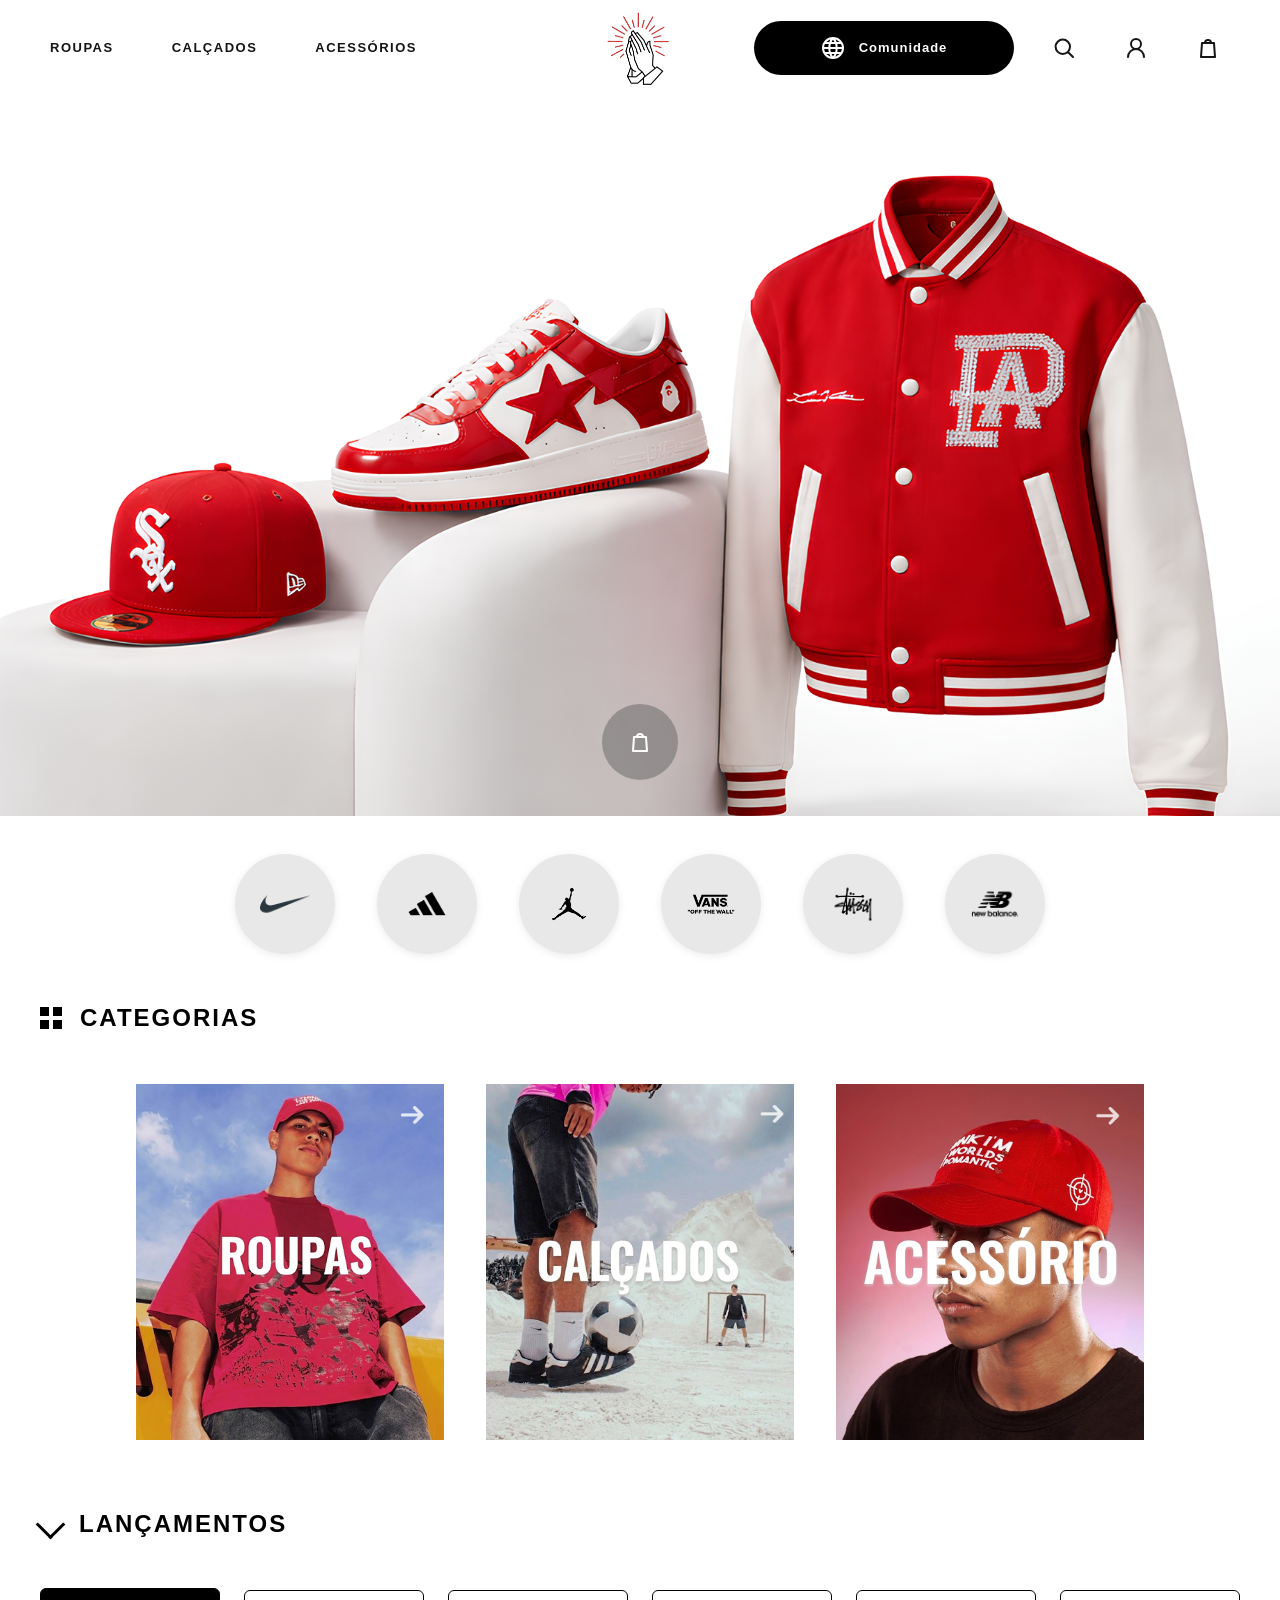
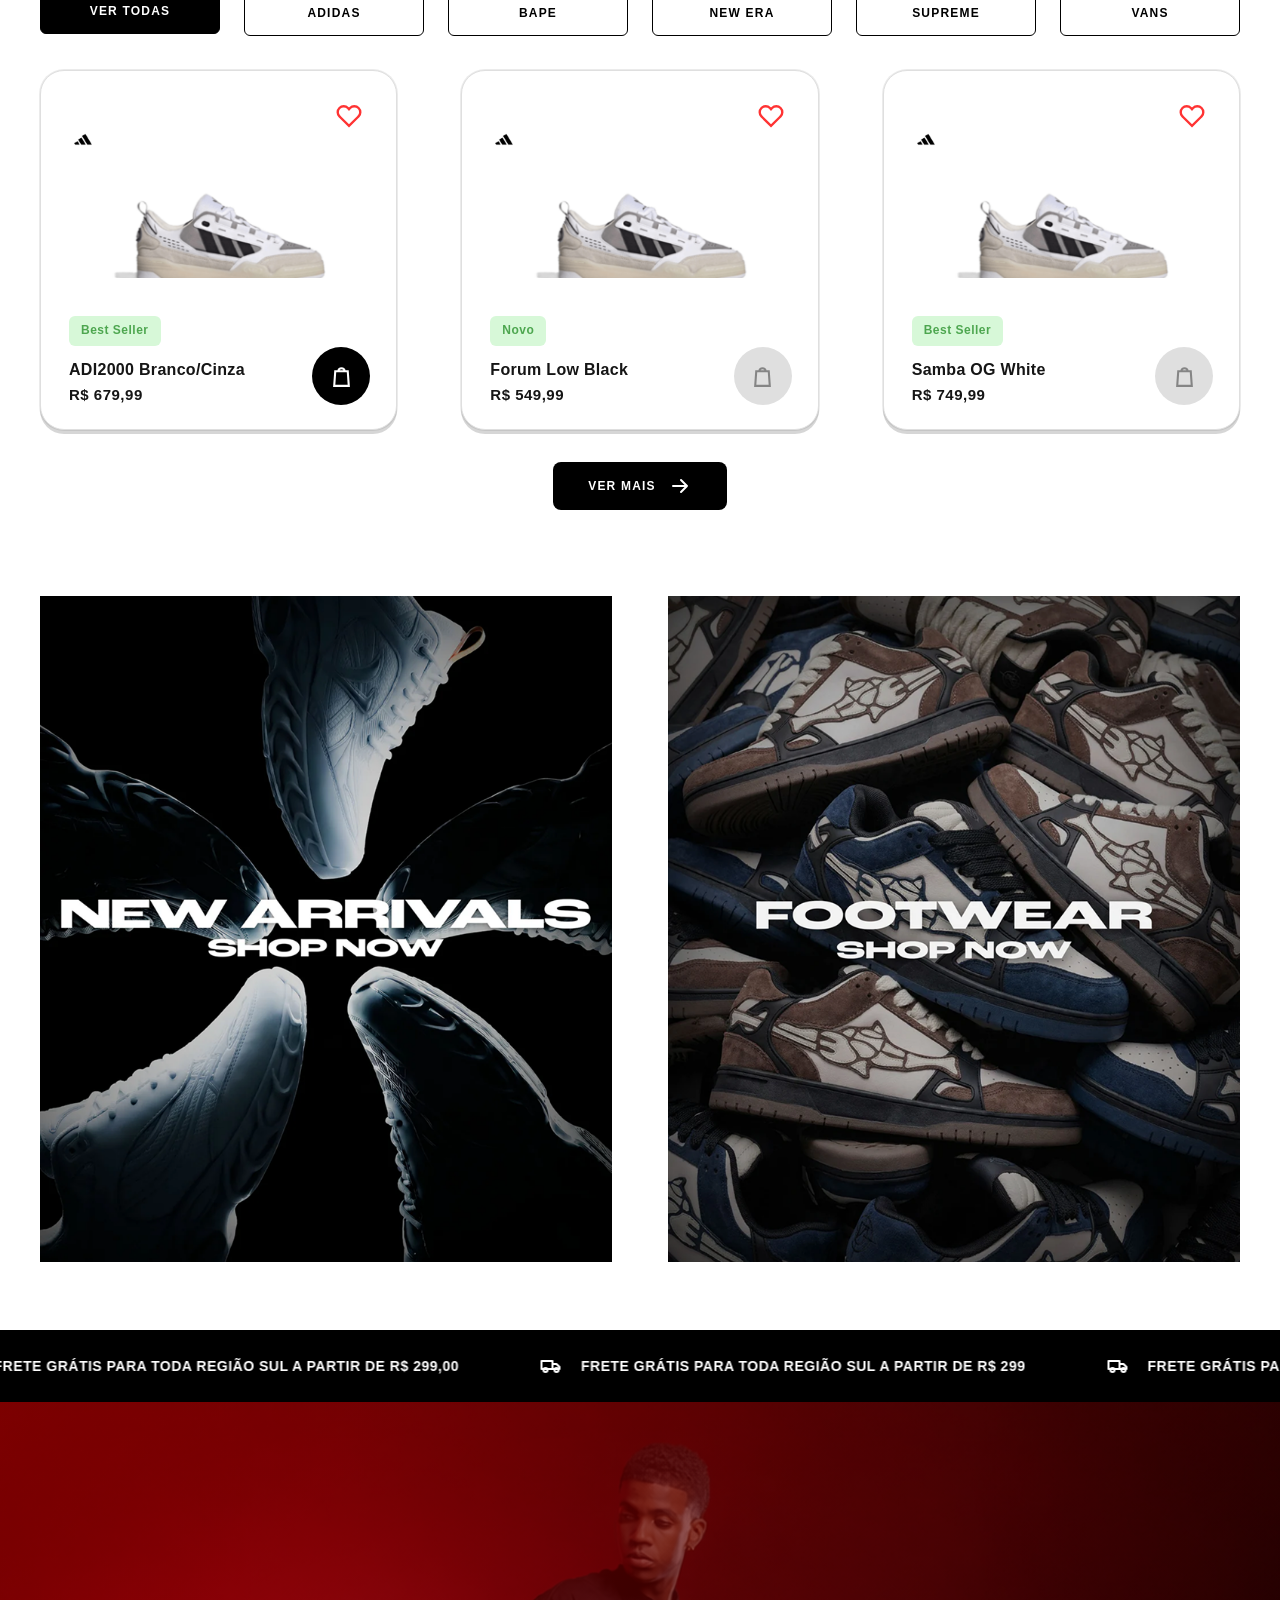
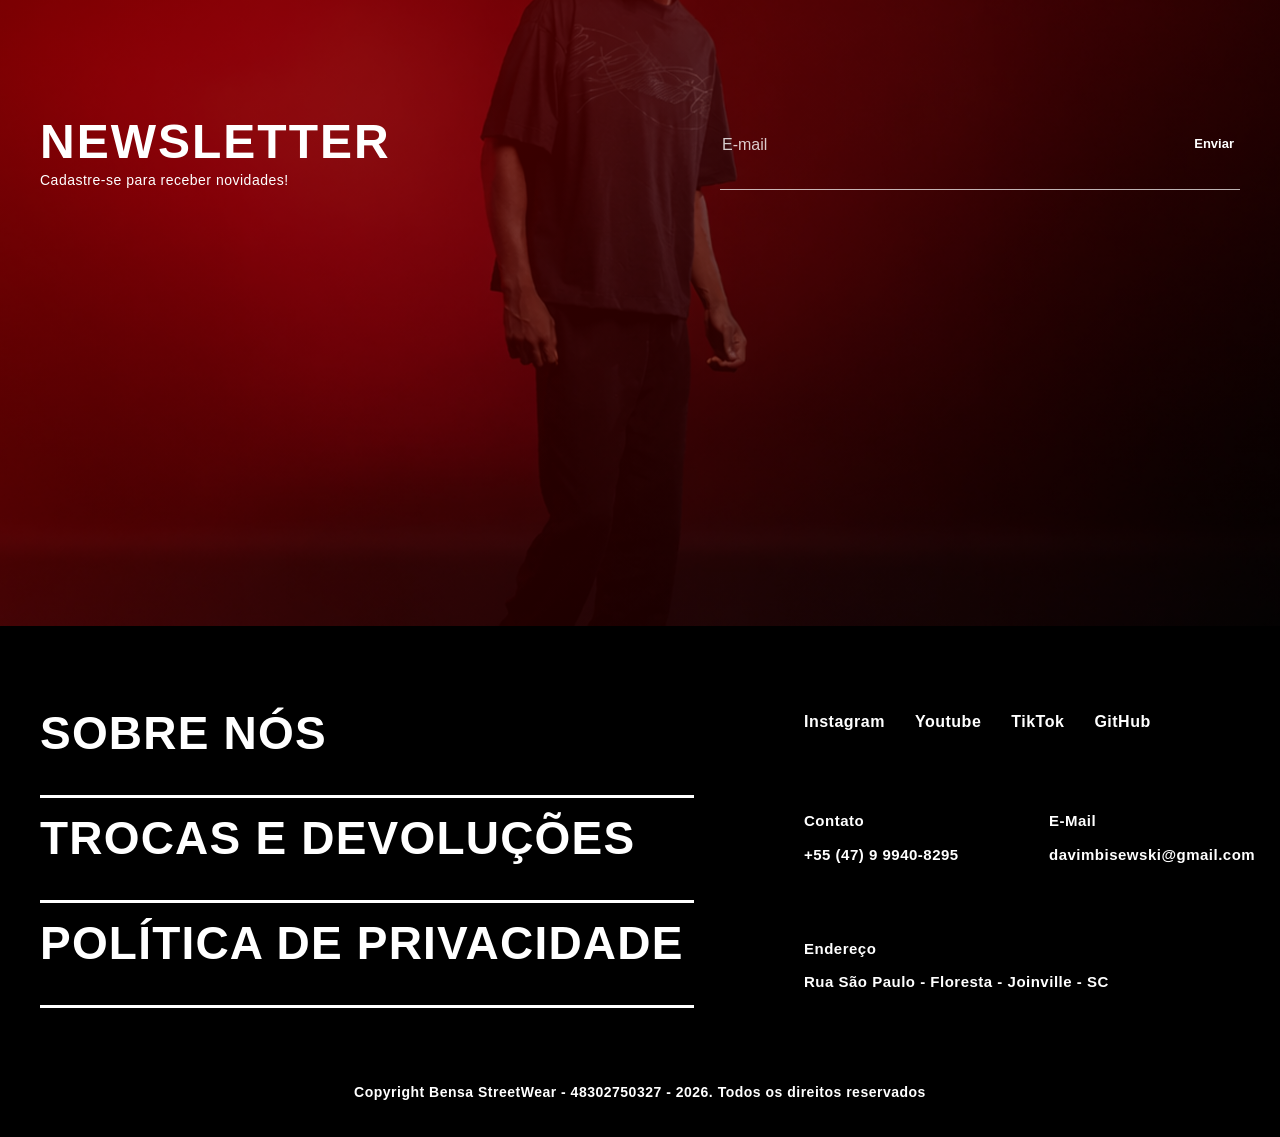
==== index.html @ ac1fc788 "docs: feito os comentarios aos demais arquivos #16" ====
<!DOCTYPE html>
<html lang="pt-BR">

<head>
  <meta charset="UTF-8">
  <meta name="viewport" content="width=device-width, initial-scale=1.0">
  <title>Bensa StreetWear</title>
  <link rel="icon" type="image/svg+xml" href="../images/logo-bensa.svg">
  <link rel="stylesheet" href="../css/styles.css">
  <link rel="stylesheet" href="../css/index.css">
  <link rel="stylesheet" href="../components/site-header/site-header.css">
  <link rel="stylesheet" href="../components/site-footer/site-footer.css">
  <link rel="stylesheet" href="../components/cart-overlay/cart-overlay.css">
  <link rel="stylesheet" href="../components/search-overlay/search-overlay.css">
  <link rel="stylesheet" href="../components/product-grid/product-grid.css">
</head>

<body>
  <site-header></site-header> 
  <search-overlay></search-overlay>
  <cart-overlay></cart-overlay>

  <main>
    <section class="hero-home" aria-label="Destaques Bensa StreetWear">
      <img src="../images/hero-home.png" alt="Tênis, boné e jaqueta vermelhos em destaque">
      <button class="hero-bag" type="button" data-open-cart aria-label="Abrir carrinho">
        <svg aria-hidden="true" viewBox="0 0 24 24">
          <path d="M6 7h12l1 14H5L6 7ZM9 7a3 3 0 0 1 6 0" />
        </svg>
      </button>
    </section>

    <section class="brand-strip" aria-label="Marcas">
      <a href="marca.html?marca=nike" aria-label="Nike">
        <div class="brand-logo-circle">
          <img class="brand-card-image" src="../images/logo-nike.png" alt="Nike">
        </div>
      </a>
      <a href="marca.html?marca=adidas" aria-label="Adidas">
        <div class="brand-logo-circle">
          <img class="brand-card-image" src="../images/logo-adidas.png" alt="Adidas">
        </div>
      </a>
      <a href="marca.html?marca=jordan" aria-label="Jordan">
        <div class="brand-logo-circle">
          <img class="brand-card-image" src="../images/logo-jordan.png" alt="Jordan">
        </div>
      </a>
      <a href="marca.html?marca=vans" aria-label="Vans">
        <div class="brand-logo-circle">
          <img class="brand-card-image" src="../images/logo-vans.png" alt="Vans">
        </div>
      </a>
      <a href="marca.html?marca=stussy" aria-label="Stussy">
        <div class="brand-logo-circle">
          <img class="brand-card-image" src="../images/logo-stussy.png" alt="Stussy">
        </div>
      </a>
      <a href="marca.html?marca=newbalance" aria-label="New Balance">
        <div class="brand-logo-circle">
          <img class="brand-card-image" src="../images/logo-newbalance.png" alt="New Balance">
        </div>
      </a>
    </section>

    <section class="section-shell categories-section" aria-labelledby="categorias">
      <h1 class="section-title" id="categorias">
        <span class="title-icon" aria-hidden="true"></span>
        Categorias
      </h1>
      <div class="category-grid">
        <a class="category-card" href="categoria.html?tipo=roupas" aria-label="Ver categoria Roupas">
          <img src="../images/category-roupas.png" alt="">
        </a>
        <a class="category-card" href="categoria.html?tipo=calcados" aria-label="Ver categoria Calçados">
          <img src="../images/category-calcados.png" alt="">
        </a>
        <a class="category-card" href="categoria.html?tipo=acessorios" aria-label="Ver categoria Acessórios">
          <img src="../images/category-acessorios.png" alt="">
        </a>
      </div>
    </section>

    <section class="section-shell releases-section" aria-labelledby="lancamentos">
      <h2 class="section-title angled" id="lancamentos">lançamentos</h2>
      <div class="filter-bar" aria-label="Filtros de lançamento">
        <button class="filter-chip is-active" type="button">Ver todas</button>
        <button class="filter-chip" type="button">Adidas</button>
        <button class="filter-chip" type="button">Bape</button>
        <button class="filter-chip" type="button">New Era</button>
        <button class="filter-chip" type="button">Supreme</button>
        <button class="filter-chip" type="button">Vans</button>
      </div>
      <product-grid class="product-grid product-grid-home" data-products="3" data-filterable></product-grid>
      <div class="center-actions">
        <a class="more-button" href="categoria.html?tipo=calcados">
          Ver mais
          <svg aria-hidden="true" viewBox="0 0 24 24">
            <path d="M5 12h14M13 6l6 6-6 6" />
          </svg>
        </a>
      </div>
    </section>

    <section class="section-shell promo-grid" aria-label="Coleções em destaque">
      <a href="categoria.html?tipo=calcados" aria-label="Ver novidades">
        <img src="../images/banner-arrivals.png" alt="New arrivals, shop now">
      </a>
      <a href="categoria.html?tipo=calcados" aria-label="Comprar calçados">
        <img src="../images/banner-footwear.png" alt="Footwear, shop now">
      </a>
    </section>

    <div class="shipping-bar" data-shipping-bar>
      <div class="shipping-bar-track" data-shipping-track>
        <div class="shipping-bar-item">
          <svg aria-hidden="true" viewBox="0 0 24 24">
            <path
              d="M3 7h11v8H3V7Zm11 3h4l3 3v2h-7v-5ZM7 18a2 2 0 1 0 0-4 2 2 0 0 0 0 4Zm11 0a2 2 0 1 0 0-4 2 2 0 0 0 0 4Z" />
          </svg>
          <span>Frete grátis para toda região sul a partir de R$ 299,00</span>
        </div>
        <div class="shipping-bar-item" aria-hidden="true">
          <svg aria-hidden="true" viewBox="0 0 24 24">
            <path
              d="M3 7h11v8H3V7Zm11 3h4l3 3v2h-7v-5ZM7 18a2 2 0 1 0 0-4 2 2 0 0 0 0 4Zm11 0a2 2 0 1 0 0-4 2 2 0 0 0 0 4Z" />
          </svg>
          <span>Frete grátis para toda região sul a partir de R$ 299</span>
        </div>
      </div>
    </div>

    <section class="newsletter" aria-labelledby="newsletter-title">
      <div class="newsletter-content">
        <div>
          <h2 id="newsletter-title">Newsletter</h2>
          <p>Cadastre-se para receber novidades!</p>
        </div>
        <form class="newsletter-form" data-feedback-form>
          <label class="sr-only" for="newsletter-email">E-mail</label>
          <input id="newsletter-email" name="email" type="email" placeholder="E-mail" required>
          <button type="submit">Enviar</button>
          <p class="form-feedback" aria-live="polite"></p>
        </form>
      </div>
    </section>
  </main>

  <site-footer></site-footer>

  <script type="module" src="../main.js"></script>

</body>

</html>
---- css/styles.css ----
@import url('https://fonts.googleapis.com/css2?family=Arimo:wght@400;700;900&family=Poppins:wght@400;500;600;700;800;900&display=swap');

:root {
    --color-black: #000;
    --color-white: #fff;
    --color-text: #151515;
    --color-muted: #858585;
    --color-soft: #f3f3f3;
    --color-line: #dfdfdf;
    --color-red: #c41e1e;
    --color-red-dark: #8b0000;
    --color-red-soft: #ff6464;
    --color-green-bg: #d7f8d8;
    --color-green: #4da64f;
    --shadow-card: 0 4px 0 rgba(0, 0, 0, .16), 0 0 0 1px rgba(0, 0, 0, .08);
    --shadow-soft: 0 8px 22px rgba(0, 0, 0, .18);
    --container: 1560px;
    --gutter: 40px;
    font-family: Montserrat, Arial, Helvetica, sans-serif;
    letter-spacing: 0.5px;
}

* {
    box-sizing: border-box;
}

html {
    scroll-behavior: smooth;
}

body {
    margin: 0;
    color: var(--color-text);
    background: var(--color-white);
    font-family: Montserrat, Arial, Helvetica, sans-serif;
    line-height: 1.45;
}

body.no-scroll {
    overflow: hidden;
}

img {
    display: block;
    max-width: 100%;
}

a {
    color: inherit;
    text-decoration: none;
}

button,
input {
    font: inherit;
}

button {
    cursor: pointer;
}

:focus-visible {
    outline: 3px solid var(--color-red);
    outline-offset: 4px;
}

.sr-only {
    position: absolute;
    width: 1px;
    height: 1px;
    padding: 0;
    margin: -1px;
    overflow: hidden;
    clip: rect(0, 0, 0, 0);
    white-space: nowrap;
    border: 0;
}

.section-shell,
.catalog-shell {
    width: min(var(--container), calc(100% - var(--gutter) * 2));
    margin: 0 auto;
}

.section-title {
    margin: 0 0 54px;
    display: flex;
    align-items: center;
    gap: 18px;
    color: var(--color-black);
    font-size: 24px;
    line-height: 1;
    text-transform: uppercase;
    font-weight: 900;
    letter-spacing: 2px;
}

.title-icon {
    width: 22px;
    height: 22px;
    display: grid;
    grid-template-columns: repeat(2, 1fr);
    gap: 4px;
}

.title-icon::before,
.title-icon::after {
    content: "";
}

.title-icon,
.title-icon::before,
.title-icon::after {
    background:
        linear-gradient(var(--color-black), var(--color-black)) 0 0 / 9px 9px no-repeat,
        linear-gradient(var(--color-black), var(--color-black)) 13px 0 / 9px 9px no-repeat,
        linear-gradient(var(--color-black), var(--color-black)) 0 13px / 9px 9px no-repeat,
        linear-gradient(var(--color-black), var(--color-black)) 13px 13px / 9px 9px no-repeat;
}

.product-card {
    position: relative;
    min-height: 360px;
    padding: 26px 28px 24px;
    border: 1px solid var(--color-line);
    border-radius: 24px;
    background: var(--color-white);
    box-shadow: var(--shadow-card);
    display: flex;
    flex-direction: column;
    transition: transform .2s ease, box-shadow .2s ease;
}

.product-card:hover {
    transform: translateY(-4px);
    box-shadow: 0 8px 0 rgba(0, 0, 0, .13), 0 0 0 1px rgba(0, 0, 0, .08);
}

.product-top {
    position: relative;
    min-height: 205px;
    display: flex;
    align-items: center;
    justify-content: center;
}

.product-top a {
    display: block;
}

.product-top img {
    width: 85%;
    max-height: 180px;
    object-fit: contain;
    margin: 28px auto 0;
}

.adidas-mark {
    position: absolute;
    top: 0;
    left: 0;
    width: 38px;
    height: 32px;
    display: inline-block;
}

.adidas-mark span,
.adidas-large span {
    position: absolute;
    bottom: 0;
    width: 9px;
    background: var(--color-black);
    transform: skew(-25deg);
}

.adidas-mark span:nth-child(1) {
    left: 2px;
    height: 10px;
}

.adidas-mark span:nth-child(2) {
    left: 14px;
    height: 20px;
}

.adidas-mark span:nth-child(3) {
    left: 26px;
    height: 30px;
}

.favorite-button {
    position: absolute;
    top: 0;
    right: 0;
    width: 38px;
    height: 38px;
    border: 0;
    color: #ff3333;
    background: transparent;
    display: grid;
    place-items: center;
}

.favorite-button svg {
    width: 26px;
    height: 26px;
    fill: none;
    stroke: currentColor;
    stroke-width: 2.2;
}

.favorite-button.is-active svg {
    fill: currentColor;
}

.product-badge {
    width: max-content;
    margin-top: auto;
    padding: 6px 12px;
    border-radius: 6px;
    color: var(--color-green);
    background: var(--color-green-bg);
    font-size: 12px;
    font-weight: 800;
}

.product-title {
    margin: 14px 58px 0 0;
    color: var(--color-text);
    font-size: 16px;
    font-weight: 600;
    line-height: 1.2;
    letter-spacing: 0.3px;
}

.product-title:hover {
    color: var(--color-red);
}

.product-price {
    margin-top: 5px;
    font-size: 15px;
    font-weight: 900;
    letter-spacing: 0.5px;
}

.bag-button {
    position: absolute;
    right: 26px;
    bottom: 24px;
    width: 58px;
    height: 58px;
    border: 0;
    border-radius: 50%;
    color: var(--color-white);
    background: var(--color-black);
    display: grid;
    place-items: center;
    transition: background .2s ease, transform .2s ease;
}

.bag-button:hover {
    background: var(--color-red);
    transform: translateY(-3px);
}

.bag-button svg {
    width: 25px;
    height: 25px;
    fill: none;
    stroke: currentColor;
    stroke-width: 2;
}



.bag-button.is-disabled,
.bag-button:disabled {
    background: var(--color-line);
    color: var(--color-muted);
    cursor: not-allowed;
    transform: none;
}

.bag-button.is-disabled:hover,
.bag-button:disabled:hover {
    background: var(--color-line);
    transform: none;
}

@media (max-width: 1200px) {
    :root {
        --gutter: 36px;
    }
}

@media (max-width: 768px) {
    :root {
        --gutter: 20px;
    }
}

@media (max-width: 420px) {
    .product-card {
        padding: 22px;
    }

    .product-title {
        font-size: 16px;
    }
}
---- css/index.css ----
.hero-home {
  position: relative;
  height: 720px;
  overflow: hidden;
  background: var(--color-soft);
}

.hero-home img {
  width: 100%;
  height: 100%;
  object-fit: cover;
  object-position: center;
}

.hero-bag {
  position: absolute;
  left: 50%;
  bottom: 36px;
  width: 76px;
  height: 76px;
  border: 0;
  border-radius: 50%;
  display: grid;
  place-items: center;
  color: var(--color-white);
  background: rgba(100, 100, 100, .5);
  transform: translateX(-50%);
  transition: background .2s ease, transform .2s ease;
  backdrop-filter: blur(4px);
}

.hero-bag svg {
  width: 24px;
  height: 24px;
  fill: none;
  stroke: currentColor;
  stroke-width: 2;
  stroke-linecap: round;
  stroke-linejoin: round;
}

.hero-bag:hover {
  background: var(--color-black);
  transform: translateX(-50%) translateY(-3px);
}

.brand-strip {
  max-width: 1180px;
  margin: 38px auto 52px;
  padding: 0 24px;
  display: flex;
  justify-content: center;
  gap: 42px;
  flex-wrap: wrap;
}

.brand-strip a {
  width: auto !important;
  height: auto !important;
  border-radius: 0 !important;
  overflow: visible !important;
  background: transparent !important;
}

.brand-logo-circle {
  width: 100px;
  height: 100px;
  border-radius: 50%;
  background-color: #E8E8E8;
  display: flex;
  align-items: center;
  justify-content: center;
  box-shadow: 0 2px 8px rgba(0, 0, 0, 0.08);
}

.brand-logo-circle img {
  width: 70px;
  height: 55px;
  object-fit: contain;
}

.brand-strip a:hover {
  transform: translateY(-5px);
  filter: contrast(1.05);
}

.brand-strip img {
  width: 96px;
  height: 96px;
  border-radius: 50%;
  object-fit: contain;
  background: transparent;
}

.brand-card-image {
  max-width: 70px;
  max-height: 50px;
  object-fit: contain;
  border-radius: 0;
}

.category-grid {
  display: grid;
  grid-template-columns: repeat(3, 1fr);
  gap: 42px;
  padding: 0 96px;
}

.category-card {
  aspect-ratio: 445 / 515;
  overflow: hidden;
  background: var(--color-soft);
  transition: transform .2s ease, box-shadow .2s ease;
}

.category-card:hover {
  transform: translateY(-5px);
  box-shadow: var(--shadow-soft);
}

.category-card img {
  width: 100%;
  height: 100%;
  object-fit: cover;
}

.releases-section {
  margin-top: 72px;
}

.section-title.angled::before {
  content: "";
  width: 18px;
  height: 18px;
  border-left: 3px solid var(--color-black);
  border-bottom: 3px solid var(--color-black);
  transform: rotate(-45deg);
}

.center-actions {
  display: flex;
  justify-content: center;
}

.more-button {
  min-width: 174px;
  height: 48px;
  padding: 0 22px;
  border-radius: 8px;
  display: inline-flex;
  align-items: center;
  justify-content: center;
  gap: 12px;
  color: var(--color-white);
  background: var(--color-black);
  font-size: 12px;
  font-weight: 700;
  letter-spacing: 1px;
  transition: background .2s ease, transform .2s ease;
  text-transform: uppercase;
  font-weight: 800;
  letter-spacing: 1.2px;
  white-space: nowrap;
}

.more-button:hover {
  background: var(--color-red);
  transform: translateY(-2px);
}

.more-button svg {
  width: 24px;
  height: 24px;
  fill: none;
  stroke: currentColor;
  stroke-width: 2;
  stroke-linecap: round;
  stroke-linejoin: round;
}

.promo-grid {
  margin-top: 86px;
  margin-bottom: 68px;
  display: grid;
  grid-template-columns: repeat(2, 1fr);
  gap: 56px;
}

.promo-grid a {
  overflow: hidden;
  background: var(--color-black);
}

.promo-grid img {
  width: 100%;
  aspect-ratio: 825 / 960;
  object-fit: cover;
  transition: transform .25s ease;
}

.promo-grid a:hover img {
  transform: scale(1.025);
}

.newsletter {
  min-height: 824px;
  display: flex;
  align-items: center;
  background:
    linear-gradient(135deg, rgba(139, 0, 0, .85) 0%, rgba(75, 0, 0, .6) 50%, rgba(0, 0, 0, .7) 100%),
    url("../images/banner-footer.png") center / cover no-repeat;
}

.newsletter-content {
  width: min(var(--container), calc(100% - var(--gutter) * 2));
  margin: 0 auto;
  padding: 0 0 120px;
  display: grid;
  grid-template-columns: 1fr minmax(280px, 520px);
  gap: 60px;
  align-items: end;
  color: var(--color-white);
}

.newsletter h2 {
  margin: 0;
  font-size: 48px;
  line-height: 1;
  text-transform: uppercase;
  font-weight: 900;
  letter-spacing: 2px;
}

.newsletter p {
  margin: 4px 0 0;
  font-size: 14px;
}

.newsletter-form {
  display: grid;
  grid-template-columns: 1fr auto;
  align-items: center;
  border-bottom: 1px solid rgba(255, 255, 255, .7);
}

.newsletter-form input {
  min-height: 46px;
  border: 0;
  color: var(--color-white);
  background: transparent;
}

.newsletter-form input::placeholder {
  color: rgba(255, 255, 255, .8);
}

.newsletter-form button {
  border: 0;
  color: var(--color-white);
  background: transparent;
  font-size: 13px;
  font-weight: 700;
}

.newsletter-form .form-feedback {
  grid-column: 1 / -1;
  min-height: 18px;
}

.newsletter-form input:focus {
  outline: none;
  box-shadow: none;
}

.shipping-bar {
  overflow: hidden;
  padding: 18px 0;
  min-height: 72px;
  display: flex;
  align-items: center;
  background: var(--color-black);
  color: var(--color-white);
}

.shipping-bar-track {
  display: flex;
  align-items: center;
  gap: 80px;
  will-change: transform;
  white-space: nowrap;
}

.shipping-bar-item {
  display: flex;
  align-items: center;
  gap: 18px;
  flex-shrink: 0;
}

.shipping-bar-item svg {
  width: 24px;
  height: 24px;
  fill: none;
  stroke: currentColor;
  stroke-width: 2;
  stroke-linecap: round;
  stroke-linejoin: round;
}

.shipping-bar-item span {
  text-transform: uppercase;
  font-size: 14px;
  font-weight: 800;
  letter-spacing: 0.5px;
  white-space: nowrap;
}

 
@media (max-width: 1200px) {
  .category-grid {
    padding: 0;
  }
}

@media (max-width: 1024px) {
  .hero-home {
    height: 570px;
  }
}

@media (max-width: 768px) {
  .hero-home {
    height: 430px;
  }

  .brand-strip {
    gap: 18px;
    margin: 28px auto 40px;
  }

  .brand-strip a {
    width: auto;
    height: auto;
  }

  .brand-strip img {
    width: 82px;
    height: 82px;
  }

  .brand-logo-circle img {
    width: 70px !important;
    height: 55px !important;
  }

  .section-title {
    margin-bottom: 28px;
    font-size: 18px;
  }

  .category-grid,
  .promo-grid,
  .newsletter-content {
    grid-template-columns: 1fr;
  }

  .promo-grid {
    gap: 24px;
  }

  .newsletter {
    min-height: 520px;
  }

  .newsletter-content {
    padding-bottom: 56px;
    gap: 34px;
  }

  .newsletter h2 {
    font-size: 32px;
  }
}

@media (max-width: 420px) {
  .hero-home {
    height: 360px;
  }

  .hero-home img {
    object-position: center;
  }
}
---- components/site-header/site-header.css ----
.site-header {
    position: sticky;
    top: 0;
    z-index: 30;
    background: var(--color-white);
}

.site-header.has-shadow {
    box-shadow: 0 4px 8px rgba(0, 0, 0, .18);
}

.nav-shell {
    min-height: 96px;
    display: grid;
    grid-template-columns: 1fr auto 1fr;
    align-items: center;
    gap: 28px;
    padding: 0 50px;
}

.nav-links,
.nav-actions {
    display: flex;
    align-items: center;
    gap: 58px;
}

.nav-actions {
    justify-content: flex-end;
    gap: 28px;
}

.nav-links a {
    text-transform: uppercase;
    font-weight: 800;
    letter-spacing: 1.2px;
    font-size: 13px;
    font-weight: 900;
    letter-spacing: 1.5px;
    transition: color .2s ease, transform .2s ease;
}

.nav-links a:hover,
.nav-links a:focus-visible {
    color: var(--color-red);
}

.brand {
    width: 88px;
    justify-self: center;
}

.brand img {
    width: 100%;
    height: 92px;
    object-fit: contain;
}

.community-link {
    min-width: 260px;
    height: 54px;
    padding: 0 28px;
    border-radius: 999px;
    display: inline-flex;
    align-items: center;
    justify-content: center;
    gap: 14px;
    color: var(--color-white);
    background: var(--color-black);
    font-size: 13px;
    font-weight: 700;
    letter-spacing: 1px;
    overflow: hidden;
    white-space: nowrap;
    transition: transform .2s ease, background .2s ease, min-width .3s ease, padding .3s ease, gap .3s ease;
}

.community-link span {
    display: inline-block;
    max-width: 200px;
    opacity: 1;
    overflow: hidden;
    transition: opacity .25s ease, max-width .3s ease;
}

.site-header.is-scrolled .community-link,
.community-link.is-collapsed {
    min-width: 54px;
    padding: 0;
    gap: 0;
}

.site-header.is-scrolled .community-link span,
.community-link.is-collapsed span {
    max-width: 0;
    opacity: 0;
}

.community-link:hover {
    transform: translateY(-2px);
    background: var(--color-red);
}

.icon-button {
    width: 44px;
    height: 44px;
    display: inline-grid;
    place-items: center;
    border: 0;
    color: var(--color-text);
    background: transparent;
    transition: color .2s ease, transform .2s ease;
}

.icon-button:hover {
    color: var(--color-red);
    transform: translateY(-2px);
}

.community-link svg,
.icon-button svg {
    width: 24px;
    height: 24px;
    fill: none;
    stroke: currentColor;
    stroke-width: 2;
    stroke-linecap: round;
    stroke-linejoin: round;
}

@media (max-width: 1200px) {
    .nav-shell {
        padding: 0 28px;
        gap: 18px;
    }

    .nav-links {
        gap: 26px;
    }

    .community-link {
        min-width: 54px;
        padding: 0;
        gap: 0;
    }

    .community-link span {
        max-width: 0;
        opacity: 0;
    }
}

@media (max-width: 1024px) {
    .nav-shell {
        min-height: 150px;
        grid-template-columns: 1fr auto;
        grid-template-areas: "brand actions" "links links";
        align-content: center;
    }

    .nav-links {
        grid-area: links;
        justify-content: center;
        gap: 46px;
    }

    .brand {
        grid-area: brand;
        justify-self: start;
    }

    .nav-actions {
        grid-area: actions;
    }
}

@media (max-width: 768px) {
    .nav-shell {
        min-height: 138px;
        padding: 10px 20px 14px;
    }

    .nav-links {
        justify-content: flex-start;
        gap: 24px;
        overflow-x: auto;
        padding-bottom: 4px;
    }

    .nav-links a {
        white-space: nowrap;
    }

    .community-link {
        min-width: 0;
        width: 52px;
        padding: 0;
        font-size: 0;
    }

    .nav-actions {
        gap: 10px;
    }

    .brand {
        width: 72px;
    }

    .brand img {
        height: 76px;
    }
}

@media (max-width: 420px) {
    .nav-shell {
        grid-template-columns: 1fr;
        grid-template-areas: "brand" "actions" "links";
        justify-items: center;
    }

    .brand {
        justify-self: center;
    }

    .nav-actions {
        justify-content: center;
    }
}
---- components/site-footer/site-footer.css ----
.site-footer {
    color: var(--color-white);
    background: var(--color-black);
}

.footer-shell {
    width: min(var(--container), calc(100% - var(--gutter) * 2));
    margin: 0 auto;
    padding: 84px 0 74px;
    display: grid;
    grid-template-columns: 1.5fr 1fr;
    gap: 110px;
}

.footer-links {
    display: grid;
}

.footer-links a {
    padding: 17px 0 22px;
    border-bottom: 3px solid var(--color-white);
    color: var(--color-white);
    font-size: 46px;
    line-height: 1;
    transition: color .2s ease;
    text-transform: uppercase;
    font-weight: 800;
    letter-spacing: 1.2px;
}

.footer-links a:first-child {
    padding-top: 0;
}

.footer-links a:hover {
    color: var(--color-red-soft);
}

.social-links {
    display: flex;
    gap: 30px;
    flex-wrap: wrap;
    margin-bottom: 62px;
    font-size: 16px;
    font-weight: 800;
}

.contact-grid {
    display: grid;
    grid-template-columns: repeat(2, minmax(0, 1fr));
    gap: 42px 54px;
    font-size: 15px;
    font-weight: 700;
}

.contact-grid p:last-child {
    grid-column: 1 / -1;
}

.contact-grid strong {
    display: inline-block;
    margin-bottom: 12px;
}

.copyright {
    margin: 0;
    padding: 0 24px 34px;
    text-align: center;
    font-size: 14px;
    font-weight: 800;
}

@media (max-width: 1200px) {
    .footer-links a {
        font-size: 36px;
    }
}

@media (max-width: 1024px) {
    .footer-shell {
        grid-template-columns: 1fr;
        gap: 56px;
    }
}

@media (max-width: 768px) {
    .footer-shell {
        padding-top: 58px;
    }

    .footer-links a {
        font-size: 28px;
    }

    .contact-grid {
        grid-template-columns: 1fr;
    }
}

@media (max-width: 420px) {
    .footer-links a {
        font-size: 22px;
    }
}
---- components/cart-overlay/cart-overlay.css ----
.cart-overlay {
  position: fixed;
  inset: 0;
  z-index: 80;
  opacity: 0;
  pointer-events: none;
  transition: opacity .22s ease;
}
 
.cart-overlay.is-open {
  opacity: 1;
  pointer-events: auto;
}
 
.cart-backdrop {
  position: absolute;
  inset: 0;
  background: rgba(0, 0, 0, .35);
}
 
.cart-drawer {
  position: absolute;
  top: 0;
  right: 0;
  width: min(560px, 100%);
  height: 100%;
  background: var(--color-white);
  display: flex;
  flex-direction: column;
  transform: translateX(100%);
  transition: transform .26s ease;
  overflow: hidden;
}
 
.cart-overlay.is-open .cart-drawer {
  transform: translateX(0);
}
 
.cart-head {
  flex: 0 0 auto;
  display: flex;
  align-items: center;
  justify-content: space-between;
  padding: 36px 40px 28px;
  border-bottom: 1px solid var(--color-line);
}
 
.cart-head h2 {
  margin: 0;
  font-size: 16px;
  font-weight: 900;
  letter-spacing: 2px;
  text-transform: uppercase;
  color: var(--color-black);
}
 
.cart-close-btn {
  border: 0;
  background: transparent;
  color: var(--color-red);
  font-size: 14px;
  font-weight: 700;
  letter-spacing: 0.5px;
  text-decoration: underline;
  text-underline-offset: 3px;
  cursor: pointer;
  transition: opacity .2s ease;
}
 
.cart-close-btn:hover {
  opacity: .75;
}
 
.cart-close-icon svg {
  width: 24px;
  height: 24px;
  fill: none;
  stroke: currentColor;
  stroke-width: 2;
  stroke-linecap: round;
  stroke-linejoin: round;
}
 
.cart-body {
  flex: 1 1 auto;
  overflow-y: auto;
  padding: 32px 40px 48px;
  display: flex;
  flex-direction: column;
}
 
.cart-item {
  display: grid;
  grid-template-columns: 120px 1fr;
  gap: 20px;
  align-items: center;
  padding-bottom: 28px;
  margin-bottom: 28px;
}
 
.cart-item img {
  width: 120px;
  height: 90px;
  object-fit: contain;
}
 
.cart-item-info {
  display: flex;
  flex-direction: column;
  gap: 12px;
}
 
.cart-item-top {
  display: flex;
  justify-content: space-between;
  align-items: flex-start;
  gap: 12px;
}
 
.cart-item-title {
  margin: 0;
  font-size: 15px;
  font-weight: 700;
  letter-spacing: 0.3px;
  color: var(--color-black);
  line-height: 1.3;
}
 
.cart-item-size {
  margin: 2px 0 0;
  font-size: 14px;
  font-weight: 500;
  color: var(--color-muted);
}
 
.cart-remove {
  flex: 0 0 auto;
  border: 0;
  background: transparent;
  color: var(--color-red);
  font-size: 18px;
  font-weight: 700;
  line-height: 1;
  cursor: pointer;
  padding: 0 2px;
  transition: opacity .2s ease;
}
 
.cart-remove:hover {
  opacity: .7;
}
 
.cart-item-bottom {
  display: flex;
  align-items: center;
  justify-content: space-between;
  gap: 16px;
}
 
.cart-item .quantity-control {
  height: 44px;
  width: 120px;
  max-width: 120px;
  border: 1.5px solid var(--color-line);
  border-radius: 6px;
  display: grid;
  grid-template-columns: repeat(3, 1fr);
  align-items: center;
  color: var(--color-black);
}
 
.cart-item .quantity-control button {
  height: 100%;
  border: 0;
  background: transparent;
  font-size: 20px;
  font-weight: 500;
  color: var(--color-black);
  cursor: pointer;
  transition: color .2s ease;
}
 
.cart-item .quantity-control button:hover {
  color: var(--color-red);
}
 
.cart-item .quantity-control span {
  text-align: center;
  font-size: 15px;
  font-weight: 700;
  color: var(--color-black);
}
 
.cart-price {
  font-size: 15px;
  font-weight: 700;
  color: var(--color-black);
  white-space: nowrap;
}
 
.cart-progress-bar {
  height: 14px;
  background: var(--color-red);
  border-radius: 2px;
  margin-bottom: 14px;
}
 
.cart-success-msg {
  margin: 0 0 32px;
  text-align: center;
  font-size: 14px;
  font-weight: 500;
  color: var(--color-text);
  letter-spacing: 0.3px;
}
 
.cart-subtotal {
  display: flex;
  justify-content: space-between;
  align-items: center;
  gap: 16px;
  padding: 22px 0;
  border-top: 1px solid var(--color-line);
  border-bottom: 1px solid var(--color-line);
  font-size: 14px;
  font-weight: 800;
  text-transform: uppercase;
  letter-spacing: 0.8px;
  color: var(--color-black);
  margin-bottom: 32px;
}
 
.cart-shipping {
  display: flex;
  flex-direction: column;
  gap: 14px;
  margin-bottom: 32px;
}
 
.cart-shipping label {
  font-size: 13px;
  font-weight: 800;
  text-transform: uppercase;
  letter-spacing: 1px;
  color: var(--color-red);
}
 
.cep-row {
  height: 56px;
  border: 1.5px solid var(--color-red-soft);
  border-radius: 4px;
  display: grid;
  grid-template-columns: 1fr auto;
  overflow: hidden;
}
 
.cep-row input {
  border: 0;
  padding: 0 20px;
  font-size: 15px;
  color: var(--color-black);
  background: transparent;
}
 
.cep-row input::placeholder {
  color: var(--color-muted);
}
 
.cep-row button {
  width: 56px;
  border: 0;
  background: transparent;
  color: var(--color-red);
  display: grid;
  place-items: center;
  cursor: pointer;
  transition: background .2s ease;
}
 
.cep-row button:hover {
  background: var(--color-soft);
}
 
.cep-row button svg {
  width: 20px;
  height: 20px;
  fill: none;
  stroke: currentColor;
  stroke-width: 2;
  stroke-linecap: round;
  stroke-linejoin: round;
}
 
.cep-row input:focus {
  outline: none;
}
 
.cep-row button {
  border-left: none;
  background: transparent;
}
 
.cep-row button:focus {
  outline: none;
}
 
.cep-help {
  font-size: 13px;
  font-weight: 600;
  color: var(--color-red);
  text-decoration: underline;
  text-underline-offset: 3px;
  width: max-content;
}
 
.cart-total {
  display: flex;
  justify-content: space-between;
  align-items: center;
  gap: 16px;
  padding: 24px 0 32px;
  border-top: 1px solid var(--color-line);
  color: var(--color-black);
}
 
.cart-total span {
  font-size: 28px;
  font-weight: 900;
  letter-spacing: 0.5px;
}
 
.cart-total strong {
  font-size: 28px;
  font-weight: 900;
}
 
.checkout-button {
  width: 100%;
  height: 64px;
  border: 0;
  border-radius: 6px;
  color: var(--color-white);
  background: var(--color-red);
  font-size: 16px;
  font-weight: 700;
  letter-spacing: 1px;
  cursor: pointer;
  transition: background .2s ease, transform .2s ease;
  margin-bottom: 20px;
}
 
.checkout-button:hover {
  background: var(--color-red-dark);
  transform: translateY(-2px);
}
 
.continue-link {
  display: block;
  text-align: center;
  color: var(--color-red);
  font-size: 14px;
  font-weight: 600;
  text-decoration: underline;
  text-underline-offset: 3px;
}
 
.cart-empty {
  text-align: center;
  color: var(--color-muted);
  font-size: 15px;
  font-weight: 500;
  padding: 32px 0 24px;
}
 
.cart-checkout-error {
  font-size: 13px;
  font-weight: 600;
  color: var(--color-red);
  text-align: center;
  margin: 0 0 12px;
}
 
.cart-shipping-result {
  margin-top: 12px;
}
 
.cart-shipping-free {
  margin: 0;
  color: var(--color-green);
  font-size: 13px;
  font-weight: 700;
  line-height: 1.5;
}
 
.cart-shipping-free small {
  font-weight: 500;
  color: var(--color-text);
}
 
.cart-shipping-error {
  margin: 0;
  color: var(--color-red);
  font-size: 13px;
  font-weight: 600;
}
 
.cart-shipping-loading {
  margin: 0;
  color: var(--color-muted);
  font-size: 13px;
  font-weight: 500;
}
 
.cart-shipping-label {
  margin: 0 0 10px;
  font-size: 13px;
  font-weight: 800;
  text-transform: uppercase;
  letter-spacing: 0.5px;
  color: var(--color-black);
}
 
.cart-shipping-options {
  display: flex;
  flex-direction: column;
  gap: 8px;
}
 
.cart-shipping-option {
  display: flex;
  align-items: center;
  gap: 12px;
  padding: 12px 14px;
  border: 1.5px solid var(--color-line);
  border-radius: 6px;
  cursor: pointer;
  transition: border-color .2s ease;
}
 
.cart-shipping-option:has(input:checked) {
  border-color: var(--color-red);
}
 
.cart-shipping-option input[type="radio"] {
  accent-color: var(--color-red);
  width: 16px;
  height: 16px;
  flex-shrink: 0;
}
 
.cart-shipping-option-info {
  display: flex;
  flex-direction: column;
  flex: 1;
  gap: 2px;
}
 
.cart-shipping-option-name {
  font-size: 14px;
  font-weight: 700;
  color: var(--color-black);
}
 
.cart-shipping-option-eta {
  font-size: 12px;
  font-weight: 500;
  color: var(--color-muted);
}
 
.cart-shipping-option-price {
  font-size: 14px;
  font-weight: 800;
  color: var(--color-black);
  white-space: nowrap;
}
 
/* Ajustes responsivos para o drawer do carrinho em viewports menores. */
@media (max-width: 768px) {
 
  .cart-head,
  .cart-body {
    padding-left: 24px;
    padding-right: 24px;
  }
 
  .cart-item {
    grid-template-columns: 90px 1fr;
    gap: 14px;
  }
 
  .cart-item img {
    width: 90px;
    height: 68px;
  }
 
  .cart-total span,
  .cart-total strong {
    font-size: 22px;
  }
}
 
@media (max-width: 420px) {
  .cart-item {
    grid-template-columns: 1fr auto;
  }
 
  .cart-item img {
    grid-column: 1 / -1;
    width: 190px;
  }
 
  .cart-total {
    font-size: 24px;
  }
}
---- components/search-overlay/search-overlay.css ----
/*
 * Styles for the search overlay component (`<search-overlay>`).
 * Purpose: layout and visual behavior for the global search panel and suggestions.
 * Notes: suggestions panel uses absolute positioning and max-height to allow
 * virtualization if needed in the future.
 */

.search-overlay {
  position: fixed;
  inset: 0;
  z-index: 80;
  opacity: 0;
  pointer-events: none;
  transition: opacity 0.25s ease;
}

.search-overlay.is-open {
  opacity: 1;
  pointer-events: auto;
}

.search-backdrop {
  position: absolute;
  inset: 0;
  background: rgba(255, 255, 255, 0.48);
  backdrop-filter: blur(16px);
  transition: backdrop-filter 0.25s ease;
}

.search-panel {
  position: relative;
  min-height: 292px;
  padding: 38px 88px;
  display: grid;
  grid-template-columns: 1fr minmax(360px, 560px) auto;
  align-items: center;
  gap: 28px;
  background: var(--color-white);
  transform: translateY(-10px);
  transition: transform 0.25s ease;
}

.search-overlay.is-open .search-panel {
  transform: translateY(0);
}

.search-panel .brand {
  justify-self: center;
}

.search-form {
  grid-column: 2 / 3;
  align-self: end;
  display: grid;
  gap: 10px;
  position: relative;
}

.search-form label {
  color: var(--color-black);
  font-size: 24px;
  font-weight: 800;
}

.search-input-wrapper {
  position: relative;
  display: flex;
  align-items: center;
}

.search-input-wrapper input {
  height: 48px;
  width: 100%;
  border: 0;
  border-bottom: 2px solid var(--color-black);
  color: var(--color-black);
  background: transparent;
  font-size: 20px;
  padding-right: 40px;
  outline: none;
  transition: border-color 0.2s ease;
}

.search-input-wrapper input[type="search"]::-webkit-search-cancel-button,
.search-input-wrapper input[type="search"]::-webkit-search-decoration {
  display: none;
}

.search-input-wrapper input:focus {
  border-bottom-color: var(--color-red-dark);
}

.search-clear-btn {
  position: absolute;
  right: 0;
  top: 50%;
  transform: translateY(-50%);
  border: 0;
  background: transparent;
  color: #888;
  cursor: pointer;
  padding: 4px;
  display: flex;
  align-items: center;
  justify-content: center;
  transition: color 0.2s ease;
}

.search-clear-btn:hover {
  color: var(--color-red);
}

.search-clear-btn svg {
  width: 20px;
  height: 20px;
  fill: none;
  stroke: currentColor;
  stroke-width: 2;
  stroke-linecap: round;
  stroke-linejoin: round;
}

.overlay-close {
  border: 0;
  background: transparent;
  color: #777;
  cursor: pointer;
  padding: 8px;
  display: flex;
  align-items: center;
  justify-content: center;
  transition: color 0.2s ease, transform 0.2s ease;
}

.overlay-close:hover {
  color: var(--color-red);
  transform: rotate(90deg);
}

.overlay-close svg {
  width: 32px;
  height: 32px;
  fill: none;
  stroke: currentColor;
  stroke-width: 2.5;
  stroke-linecap: round;
  stroke-linejoin: round;
}

.search-suggestions {
  display: none;
  position: absolute;
  top: calc(100% + 4px);
  left: 0;
  right: 0;
  background: #fff;
  border: 1px solid var(--color-line);
  border-radius: 8px;
  box-shadow: 0 8px 22px rgba(0, 0, 0, 0.12);
  z-index: 50;
  max-height: 360px;
  overflow-y: auto;
  margin-top: 8px;
  opacity: 0;
  transform: translateY(-8px);
  transition: opacity 0.2s ease, transform 0.2s ease;
}

.search-suggestions.is-visible {
  display: block;
  opacity: 1;
  transform: translateY(0);
}

.search-suggestion-item {
  display: grid;
  grid-template-columns: 48px 1fr;
  gap: 16px;
  align-items: center;
  padding: 14px 18px;
  text-decoration: none;
  color: var(--color-text);
  transition: background 0.15s ease;
  border-bottom: 1px solid var(--color-soft);
}

.search-suggestion-item:last-child {
  border-bottom: 0;
}

.search-suggestion-item:hover {
  background: var(--color-soft);
}

.search-suggestion-item img {
  width: 48px;
  height: 36px;
  object-fit: contain;
}

.search-suggestion-title {
  margin: 0;
  font-size: 15px;
  font-weight: 600;
  color: var(--color-black);
  line-height: 1.3;
}

.search-suggestion-price {
  margin: 4px 0 0;
  font-size: 14px;
  font-weight: 700;
  color: var(--color-red);
}

.search-no-results {
  padding: 18px;
  text-align: center;
  color: var(--color-muted);
  font-size: 14px;
  margin: 0;
}

 
@media (max-width: 768px) {
  .search-panel {
    min-height: 250px;
    padding: 28px 24px;
    grid-template-columns: auto 1fr auto;
  }

  .search-form {
    grid-column: 1 / -1;
  }
}
---- components/product-grid/product-grid.css ----
.product-grid {
    display: grid;
    grid-template-columns: repeat(3, minmax(0, 1fr));
    gap: 64px;
}

.product-grid-home {
    padding: 0 0 32px;
}

.catalog-grid {
    gap: 76px 72px;
}

.catalog-page {
    padding: 72px 0 108px;
}

.breadcrumb {
    margin: 0 0 26px;
    color: #6f6f6f;
    text-transform: uppercase;
    font-size: 14px;
    font-weight: 700;
    letter-spacing: 0.8px;
}

.breadcrumb span {
    color: var(--color-black);
}

.breadcrumb a {
    color: #6f6f6f;
    transition: color .2s ease;
}

.breadcrumb a:hover {
    color: var(--color-red);
}

.catalog-heading {
    display: flex;
    align-items: center;
    justify-content: space-between;
    gap: 32px;
    margin-bottom: 78px;
}

.catalog-heading h1 {
    margin: 0;
    color: var(--color-black);
    font-size: 72px;
    line-height: .95;
    text-transform: uppercase;
    font-weight: 900;
    letter-spacing: 2px;
}

.catalog-tools {
    display: flex;
    align-items: center;
    gap: 58px;
}

.catalog-tools button {
    border: 0;
    display: inline-flex;
    align-items: center;
    gap: 22px;
    color: var(--color-black);
    background: transparent;
    font-size: 22px;
    transition: color .2s ease;
    text-transform: uppercase;
    font-weight: 800;
    letter-spacing: 1.2px;
}

.catalog-tools button:hover {
    color: var(--color-red);
}

.catalog-tools svg {
    width: 24px;
    height: 24px;
    fill: none;
    stroke: currentColor;
    stroke-width: 2;
    stroke-linecap: round;
    stroke-linejoin: round;
}


    /* Layout dos chips de filtro usados pela UI de lançamentos; mantém densidade
       para permitir seleção rápida sem afetar o fluxo do grid. */
.filter-bar {
    display: grid;
    grid-template-columns: repeat(6, 1fr);
    gap: 24px;
    margin-bottom: 34px;
}

.filter-chip {
    height: 46px;
    border: 1.5px solid var(--color-black);
    border-radius: 6px;
    color: var(--color-black);
    background: var(--color-white);
    font-size: 12px;
    font-weight: 700;
    letter-spacing: 0.8px;
    transition: background .2s ease, color .2s ease, transform .2s ease;
    text-transform: uppercase;
    font-weight: 800;
    letter-spacing: 1.2px;
}

.filter-chip.is-active,
.filter-chip:hover {
    color: var(--color-white);
    background: var(--color-black);
    transform: translateY(-2px);
}

/* Ajustes para os cards dentro do catálogo: define altura mínima e espaçamento
    para manter cards alinhados em grades mistas. */
.catalog-grid .product-card {
    min-height: 410px;
    padding: 34px 32px 28px;
}

.catalog-grid .product-top {
    min-height: 240px;
}

.catalog-grid .product-top img {
    max-height: 210px;
}



    /* Container de marcas no catálogo; agrupa ícones e títulos de coleção. */

.brand-title {
    display: flex;
    align-items: center;
    gap: 44px;
}

.adidas-large {
    position: relative;
    width: 100px;
    height: 78px;
    display: inline-block;
    flex: 0 0 auto;
}

.adidas-large span {
    position: absolute;
    bottom: 0;
    width: 24px;
    background: var(--color-black);
    transform: skew(-25deg);
}

.adidas-large span:nth-child(1) {
    left: 4px;
    height: 24px;
}

.adidas-large span:nth-child(2) {
    left: 38px;
    height: 50px;
}

.adidas-large span:nth-child(3) {
    left: 72px;
    height: 76px;
}

.card-brand-mark {
    position: absolute;
    top: 0;
    left: 0;
}

.brand-logo-mark {
    width: 36px;
    height: 28px;
    object-fit: contain;
    display: block;
}

.brand-logo-heading {
    width: 80px;
    height: 62px;
    object-fit: contain;
    display: block;
    flex: 0 0 auto;
}

/* Media queries do grid de produtos: adaptações de espaçamento e cabeçalho para telas menores. */
@media (max-width: 1200px) {
    .product-grid {
        gap: 36px;
    }

    .catalog-heading h1 {
        font-size: 58px;
    }
}

@media (max-width: 1024px) {
    .filter-bar {
        grid-template-columns: repeat(3, 1fr);
    }

    .product-grid,
    .catalog-grid {
        grid-template-columns: repeat(2, minmax(0, 1fr));
    }

    .catalog-heading {
        align-items: flex-start;
        flex-direction: column;
    }
}

@media (max-width: 768px) {
    .filter-bar {
        grid-template-columns: repeat(2, 1fr);
        gap: 12px;
    }

    .product-grid,
    .catalog-grid {
        grid-template-columns: 1fr;
    }

    .catalog-page {
        padding-top: 42px;
    }

    .catalog-heading {
        margin-bottom: 42px;
    }

    .catalog-heading h1 {
        font-size: 44px;
    }

    .catalog-tools {
        width: 100%;
        justify-content: space-between;
        gap: 18px;
    }

    .catalog-tools button {
        font-size: 16px;
    }

    .brand-title {
        gap: 20px;
    }

    .adidas-large {
        width: 64px;
        height: 54px;
    }

    .adidas-large span {
        width: 16px;
    }

    .brand-logo-heading {
        width: 52px;
        height: 40px;
    }
}

@media (max-width: 420px) {
    .filter-bar {
        grid-template-columns: 1fr;
    }

    .catalog-heading h1 {
        font-size: 38px;
    }
}
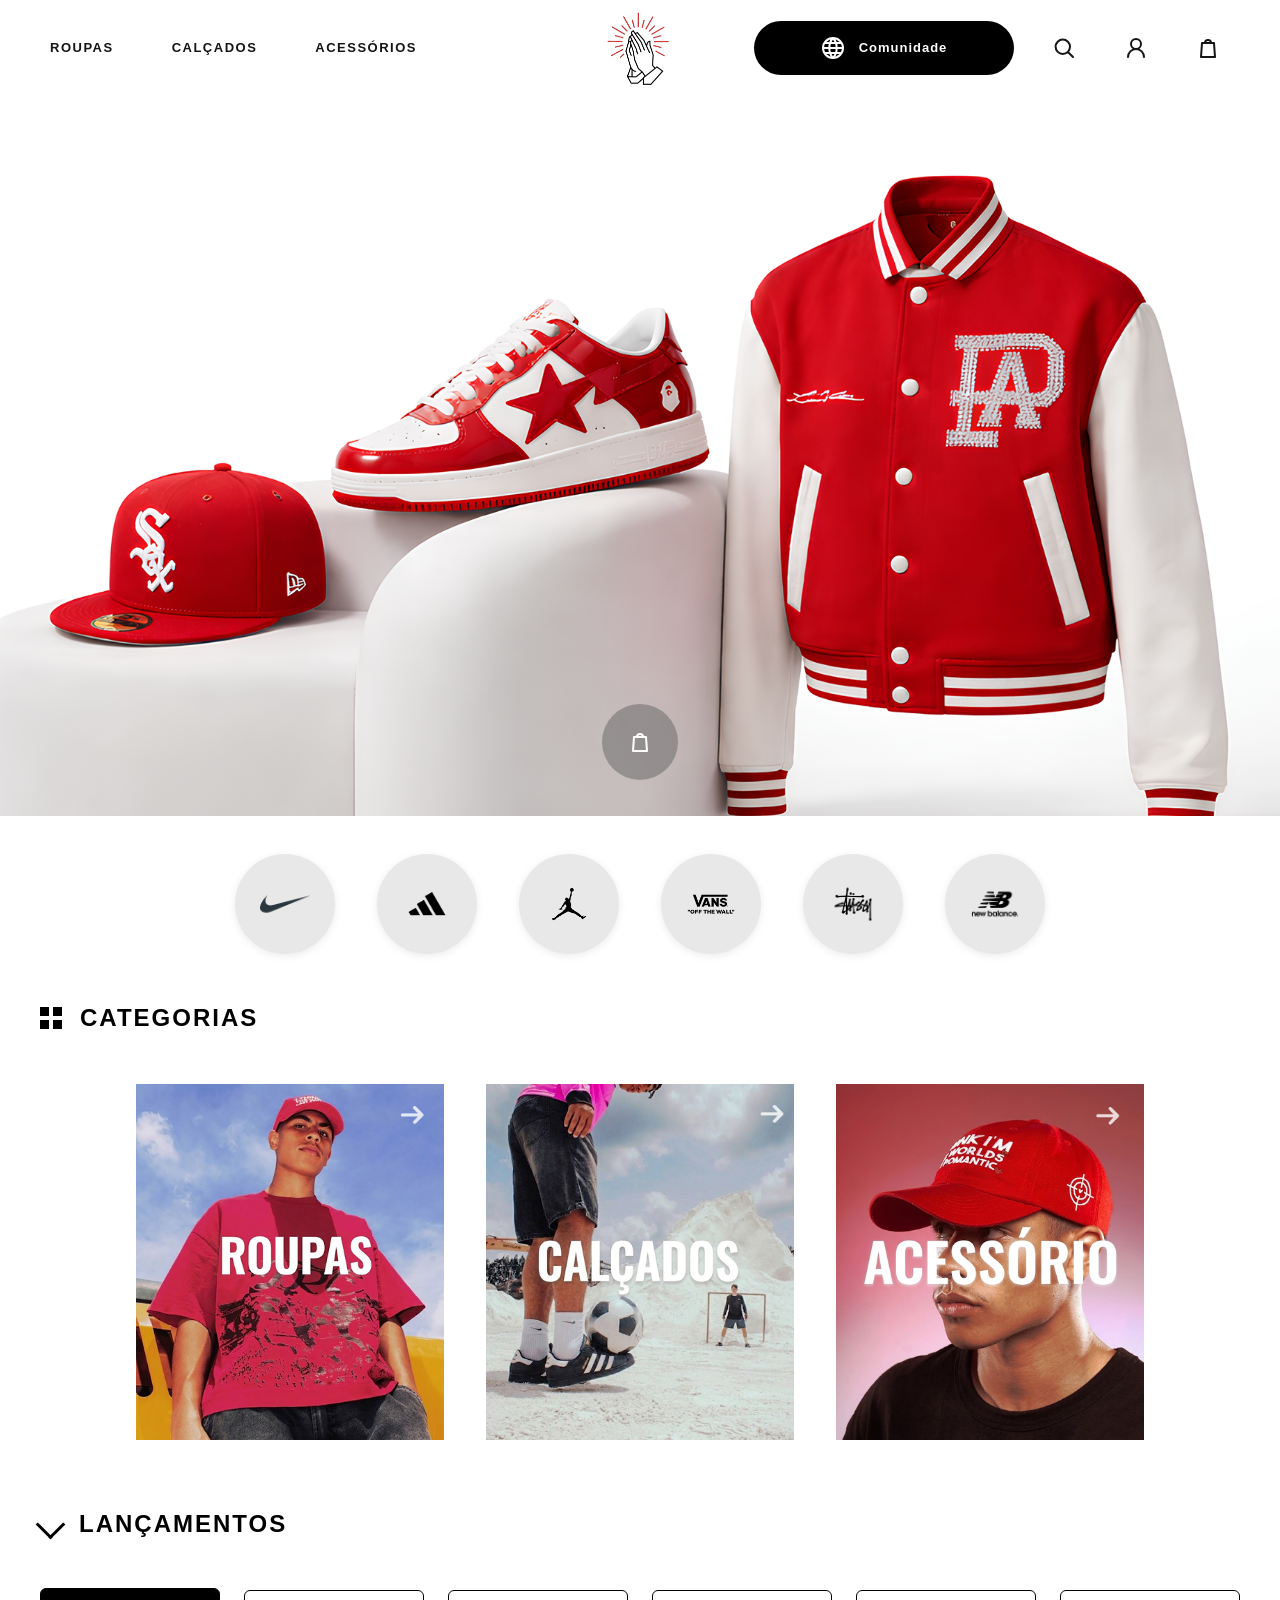
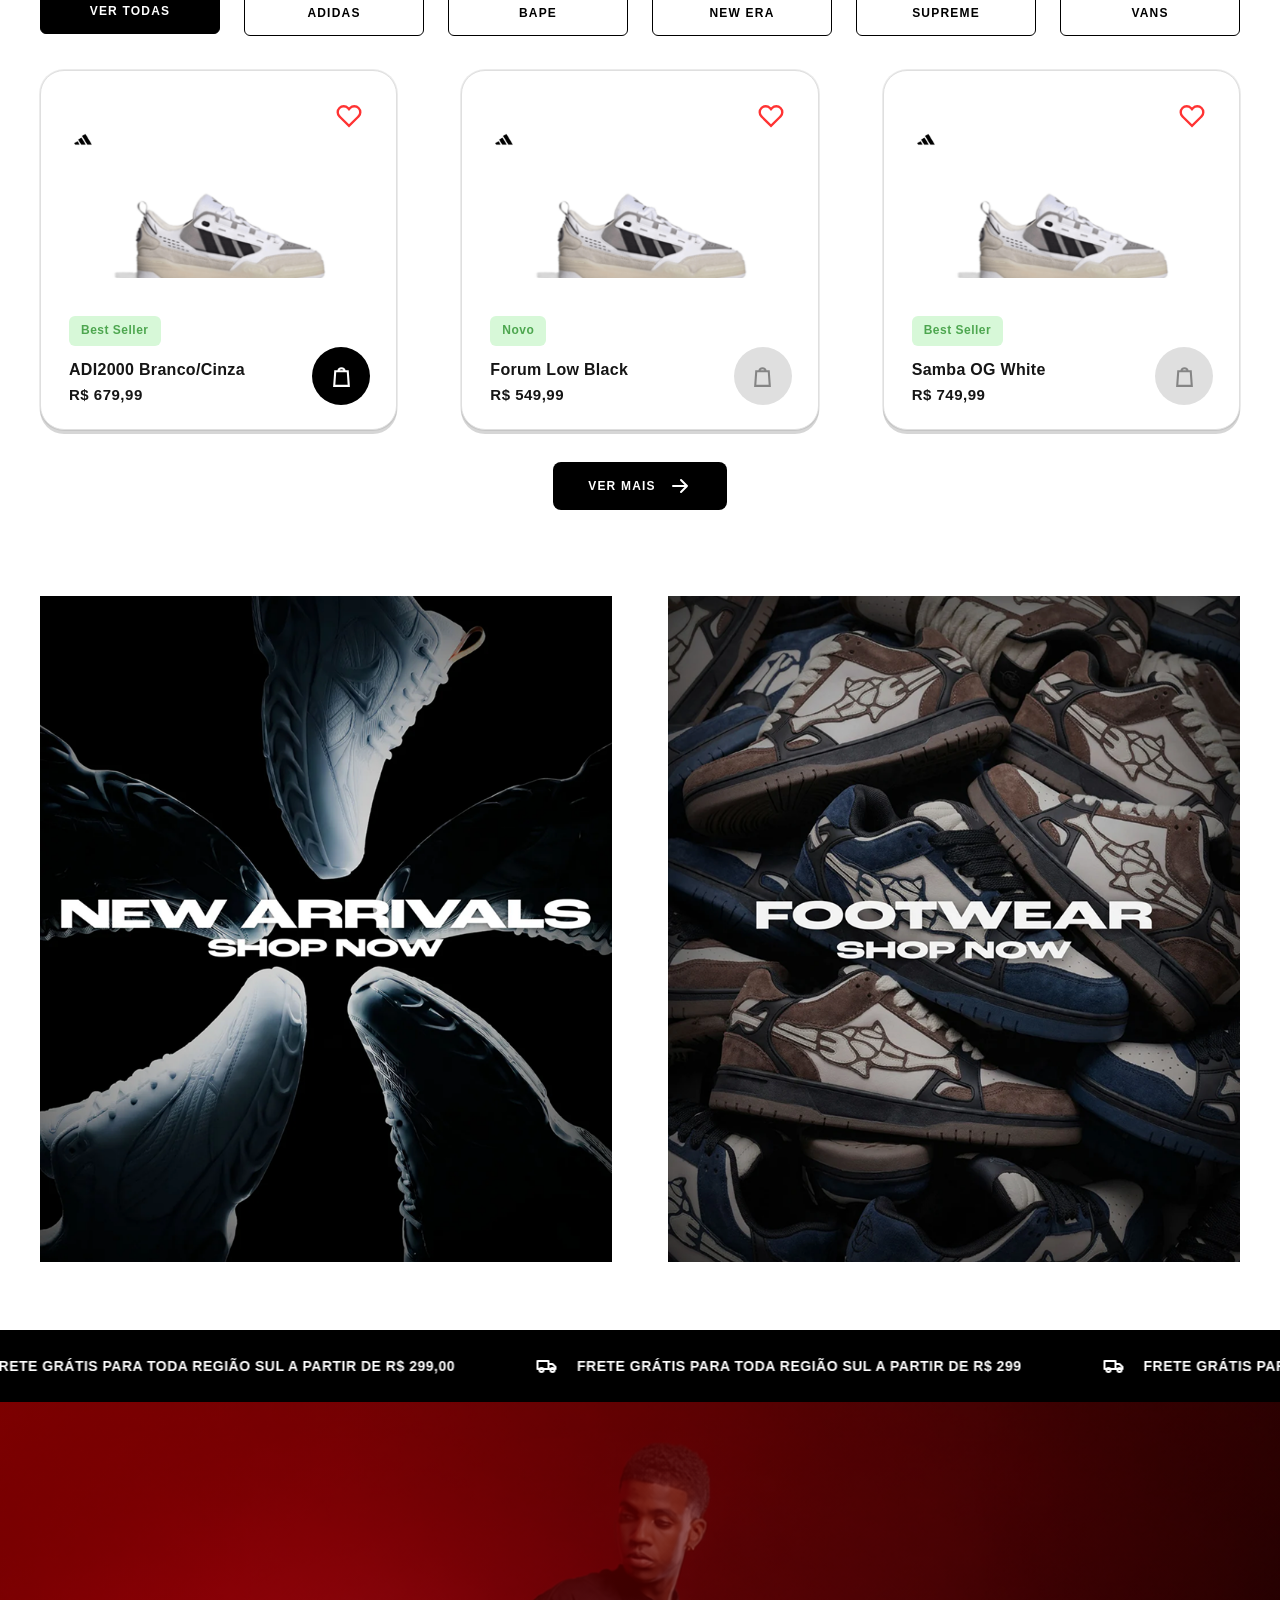
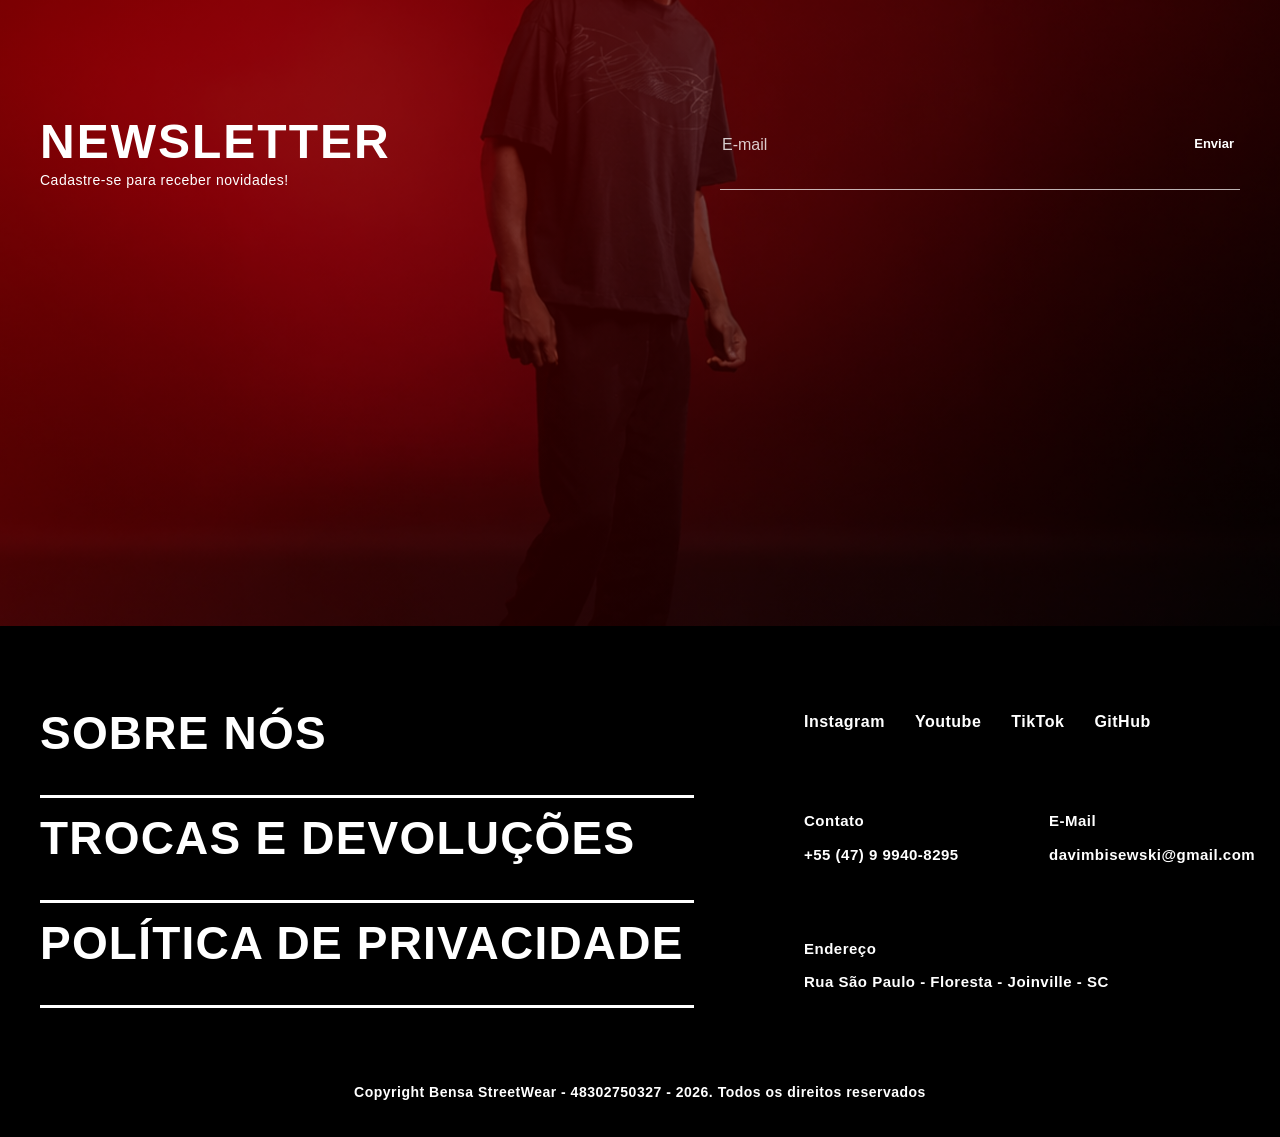
==== commit 228cc92f: "fix: arrumado erros de path do index #16" ====
--- a/index.html
+++ b/index.html
@@ -5,14 +5,14 @@
   <meta charset="UTF-8">
   <meta name="viewport" content="width=device-width, initial-scale=1.0">
   <title>Bensa StreetWear</title>
-  <link rel="icon" type="image/svg+xml" href="../images/logo-bensa.svg">
-  <link rel="stylesheet" href="../css/styles.css">
-  <link rel="stylesheet" href="../css/index.css">
-  <link rel="stylesheet" href="../components/site-header/site-header.css">
-  <link rel="stylesheet" href="../components/site-footer/site-footer.css">
-  <link rel="stylesheet" href="../components/cart-overlay/cart-overlay.css">
-  <link rel="stylesheet" href="../components/search-overlay/search-overlay.css">
-  <link rel="stylesheet" href="../components/product-grid/product-grid.css">
+  <link rel="icon" type="image/svg+xml" href="images/logo-bensa.svg">
+  <link rel="stylesheet" href="css/styles.css">
+  <link rel="stylesheet" href="css/index.css">
+  <link rel="stylesheet" href="components/site-header/site-header.css">
+  <link rel="stylesheet" href="components/site-footer/site-footer.css">
+  <link rel="stylesheet" href="components/cart-overlay/cart-overlay.css">
+  <link rel="stylesheet" href="components/search-overlay/search-overlay.css">
+  <link rel="stylesheet" href="components/product-grid/product-grid.css">
 </head>
 
 <body>
@@ -22,7 +22,7 @@
 
   <main>
     <section class="hero-home" aria-label="Destaques Bensa StreetWear">
-      <img src="../images/hero-home.png" alt="Tênis, boné e jaqueta vermelhos em destaque">
+      <img src="images/hero-home.png" alt="Tênis, boné e jaqueta vermelhos em destaque">
       <button class="hero-bag" type="button" data-open-cart aria-label="Abrir carrinho">
         <svg aria-hidden="true" viewBox="0 0 24 24">
           <path d="M6 7h12l1 14H5L6 7ZM9 7a3 3 0 0 1 6 0" />
@@ -31,34 +31,34 @@
     </section>
 
     <section class="brand-strip" aria-label="Marcas">
-      <a href="marca.html?marca=nike" aria-label="Nike">
+      <a href="pages/marca.html?marca=nike" aria-label="Nike">
         <div class="brand-logo-circle">
-          <img class="brand-card-image" src="../images/logo-nike.png" alt="Nike">
+          <img class="brand-card-image" src="images/logo-nike.png" alt="Nike">
         </div>
       </a>
-      <a href="marca.html?marca=adidas" aria-label="Adidas">
+      <a href="pages/marca.html?marca=adidas" aria-label="Adidas">
         <div class="brand-logo-circle">
-          <img class="brand-card-image" src="../images/logo-adidas.png" alt="Adidas">
+          <img class="brand-card-image" src="images/logo-adidas.png" alt="Adidas">
         </div>
       </a>
-      <a href="marca.html?marca=jordan" aria-label="Jordan">
+      <a href="pages/marca.html?marca=jordan" aria-label="Jordan">
         <div class="brand-logo-circle">
-          <img class="brand-card-image" src="../images/logo-jordan.png" alt="Jordan">
+          <img class="brand-card-image" src="images/logo-jordan.png" alt="Jordan">
         </div>
       </a>
-      <a href="marca.html?marca=vans" aria-label="Vans">
+      <a href="pages/marca.html?marca=vans" aria-label="Vans">
         <div class="brand-logo-circle">
-          <img class="brand-card-image" src="../images/logo-vans.png" alt="Vans">
+          <img class="brand-card-image" src="images/logo-vans.png" alt="Vans">
         </div>
       </a>
-      <a href="marca.html?marca=stussy" aria-label="Stussy">
+      <a href="pages/marca.html?marca=stussy" aria-label="Stussy">
         <div class="brand-logo-circle">
-          <img class="brand-card-image" src="../images/logo-stussy.png" alt="Stussy">
+          <img class="brand-card-image" src="images/logo-stussy.png" alt="Stussy">
         </div>
       </a>
-      <a href="marca.html?marca=newbalance" aria-label="New Balance">
+      <a href="pages/marca.html?marca=newbalance" aria-label="New Balance">
         <div class="brand-logo-circle">
-          <img class="brand-card-image" src="../images/logo-newbalance.png" alt="New Balance">
+          <img class="brand-card-image" src="images/logo-newbalance.png" alt="New Balance">
         </div>
       </a>
     </section>
@@ -69,14 +69,14 @@
         Categorias
       </h1>
       <div class="category-grid">
-        <a class="category-card" href="categoria.html?tipo=roupas" aria-label="Ver categoria Roupas">
-          <img src="../images/category-roupas.png" alt="">
+        <a class="category-card" href="pages/categoria.html?tipo=roupas" aria-label="Ver categoria Roupas">
+          <img src="images/category-roupas.png" alt="">
         </a>
-        <a class="category-card" href="categoria.html?tipo=calcados" aria-label="Ver categoria Calçados">
-          <img src="../images/category-calcados.png" alt="">
+        <a class="category-card" href="pages/categoria.html?tipo=calcados" aria-label="Ver categoria Calçados">
+          <img src="images/category-calcados.png" alt="">
         </a>
-        <a class="category-card" href="categoria.html?tipo=acessorios" aria-label="Ver categoria Acessórios">
-          <img src="../images/category-acessorios.png" alt="">
+        <a class="category-card" href="pages/categoria.html?tipo=acessorios" aria-label="Ver categoria Acessórios">
+          <img src="images/category-acessorios.png" alt="">
         </a>
       </div>
     </section>
@@ -93,7 +93,7 @@
       </div>
       <product-grid class="product-grid product-grid-home" data-products="3" data-filterable></product-grid>
       <div class="center-actions">
-        <a class="more-button" href="categoria.html?tipo=calcados">
+        <a class="more-button" href="pages/cadastro.html">
           Ver mais
           <svg aria-hidden="true" viewBox="0 0 24 24">
             <path d="M5 12h14M13 6l6 6-6 6" />
@@ -103,11 +103,11 @@
     </section>
 
     <section class="section-shell promo-grid" aria-label="Coleções em destaque">
-      <a href="categoria.html?tipo=calcados" aria-label="Ver novidades">
-        <img src="../images/banner-arrivals.png" alt="New arrivals, shop now">
+      <a href="pages/categoria.html?tipo=calcados" aria-label="Ver novidades">
+        <img src="images/banner-arrivals.png" alt="New arrivals, shop now">
       </a>
-      <a href="categoria.html?tipo=calcados" aria-label="Comprar calçados">
-        <img src="../images/banner-footwear.png" alt="Footwear, shop now">
+      <a href="pages/categoria.html?tipo=calcados" aria-label="Comprar calçados">
+        <img src="images/banner-footwear.png" alt="Footwear, shop now">
       </a>
     </section>
 
@@ -148,7 +148,7 @@
 
   <site-footer></site-footer>
 
-  <script type="module" src="../main.js"></script>
+  <script type="module" src="main.js"></script>
 
 </body>
 
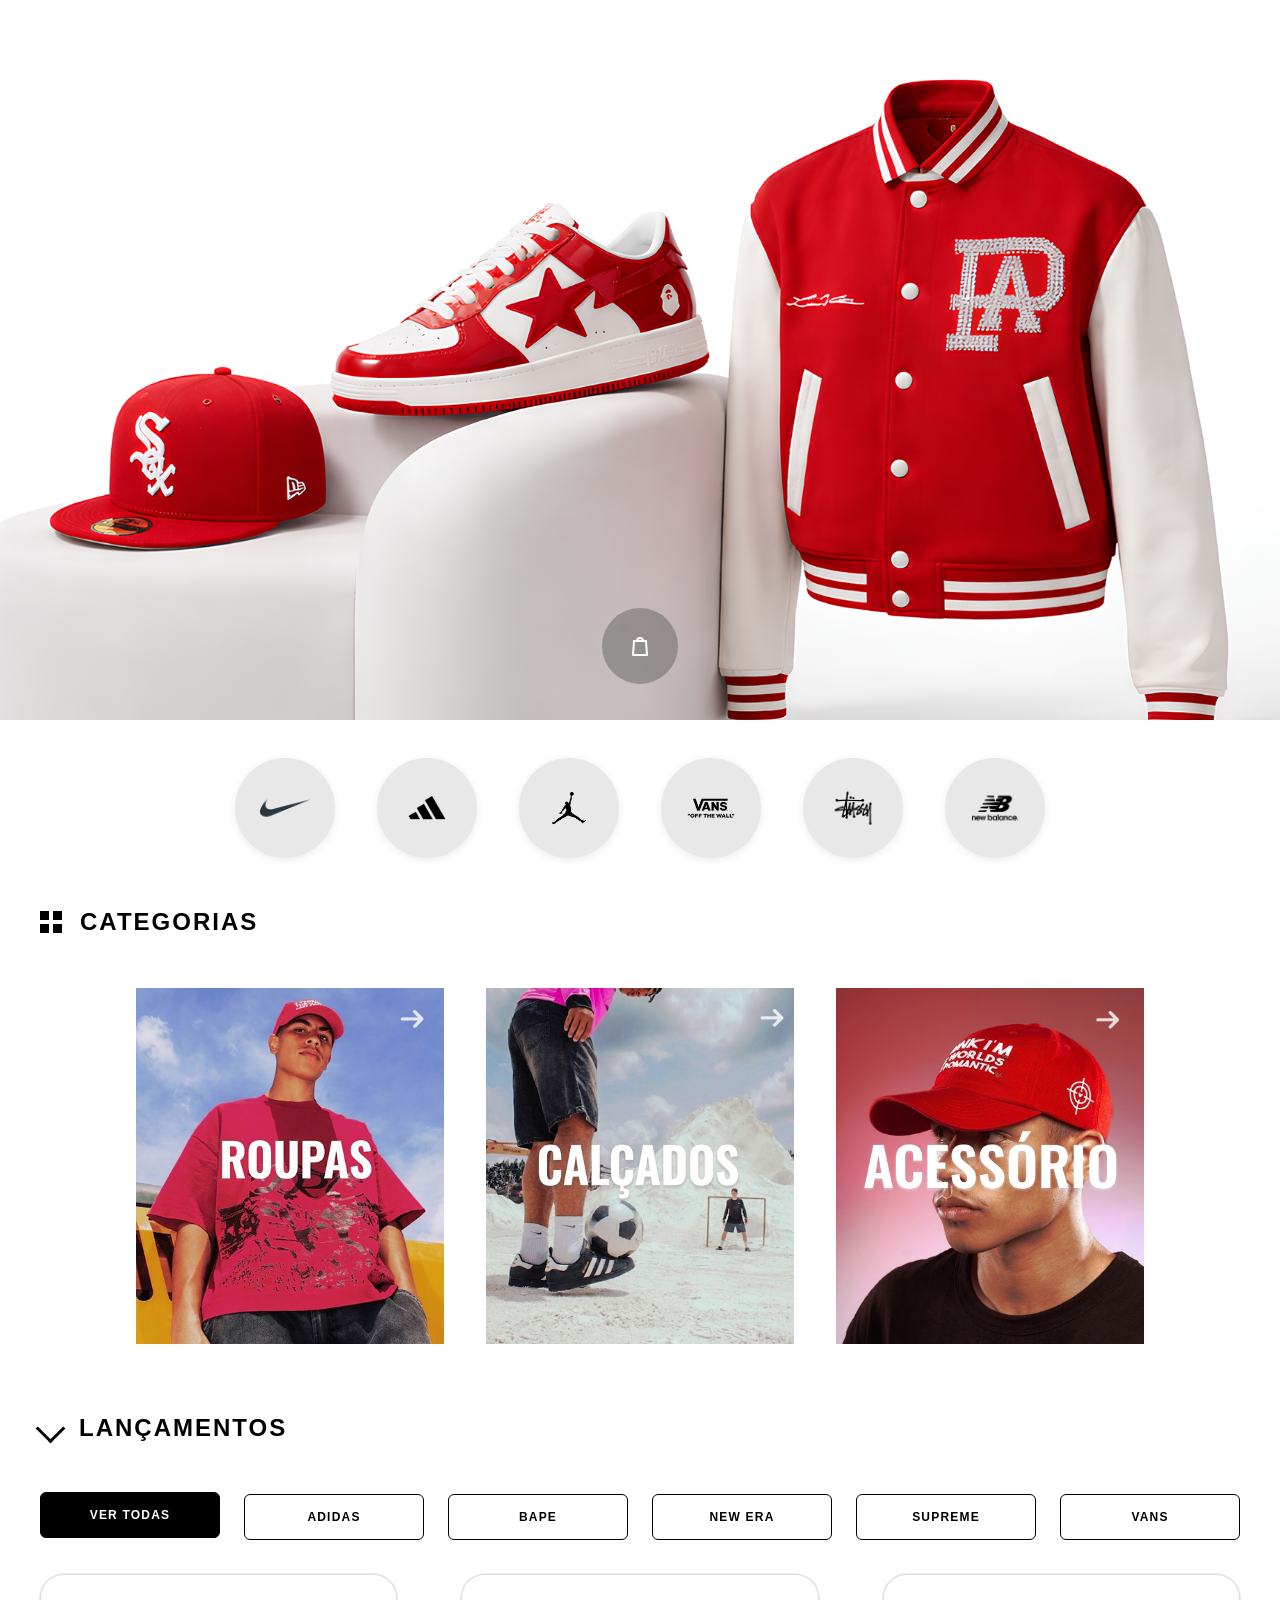
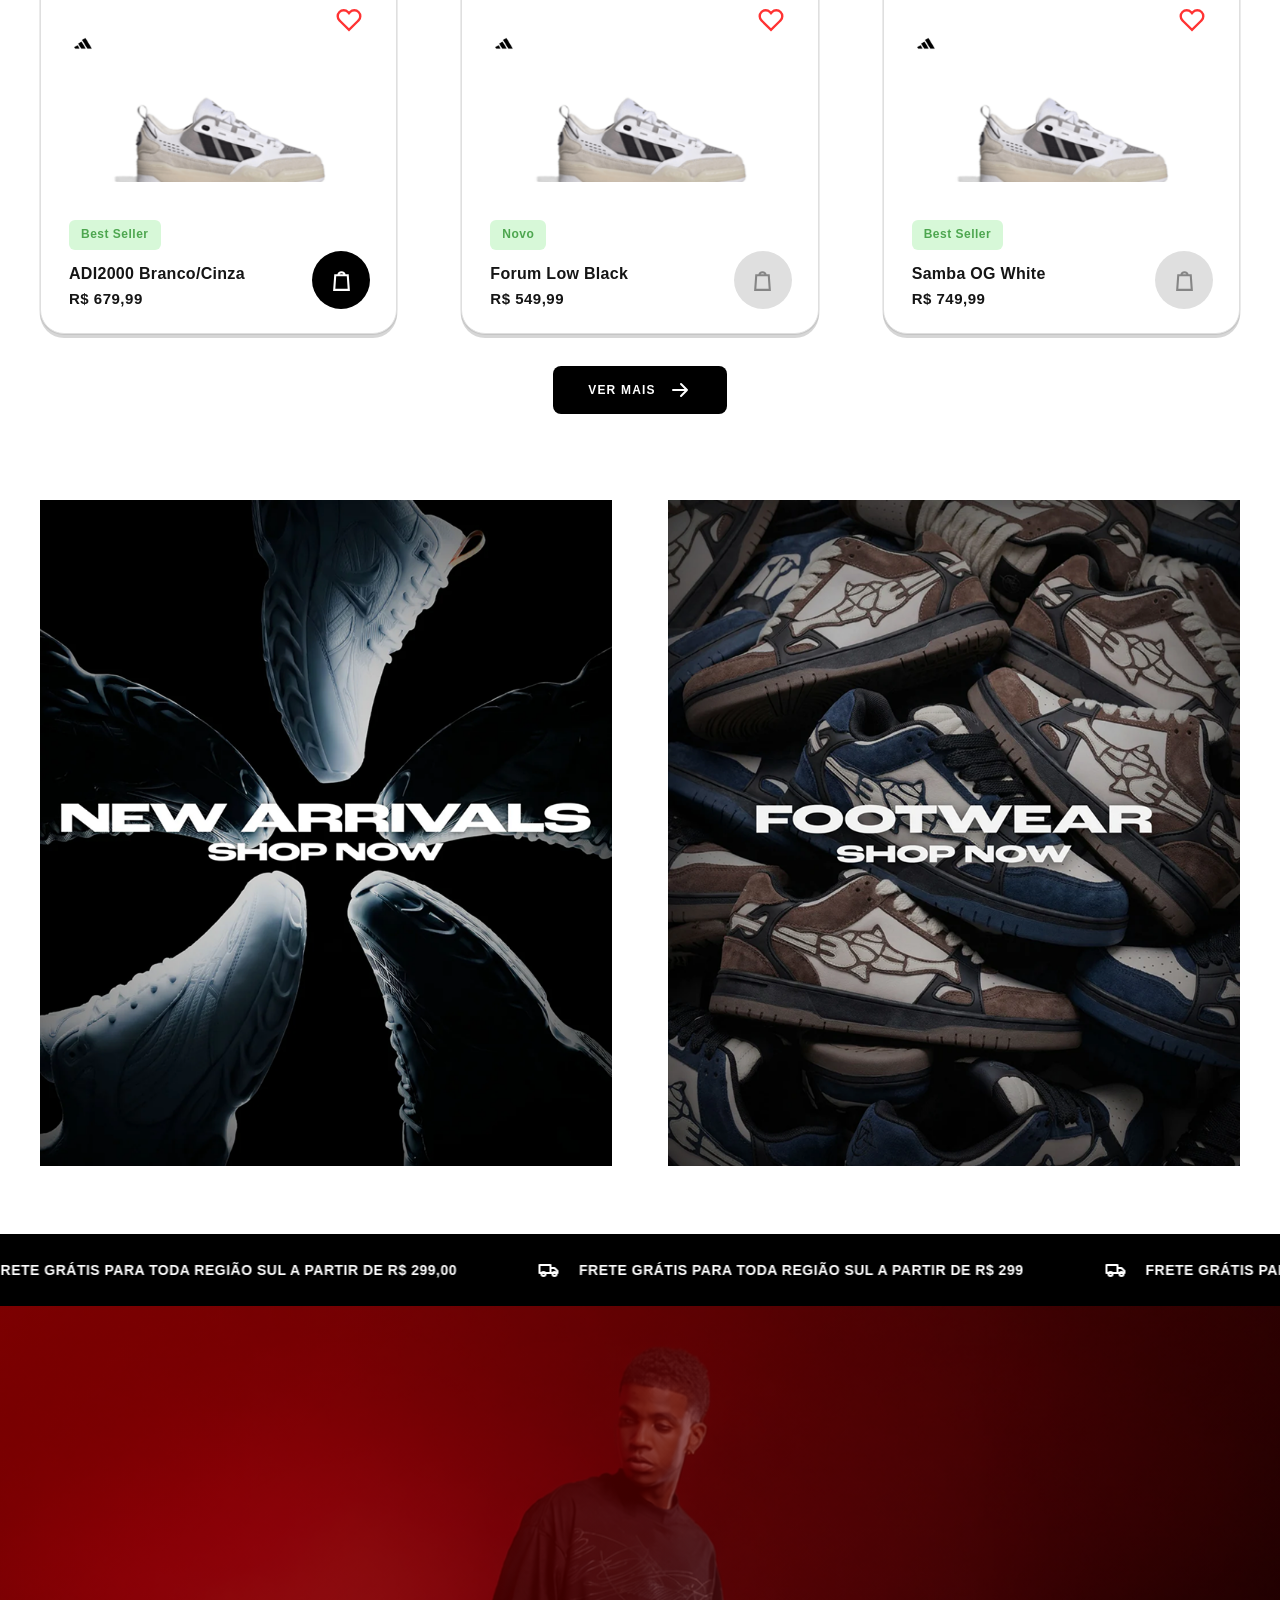
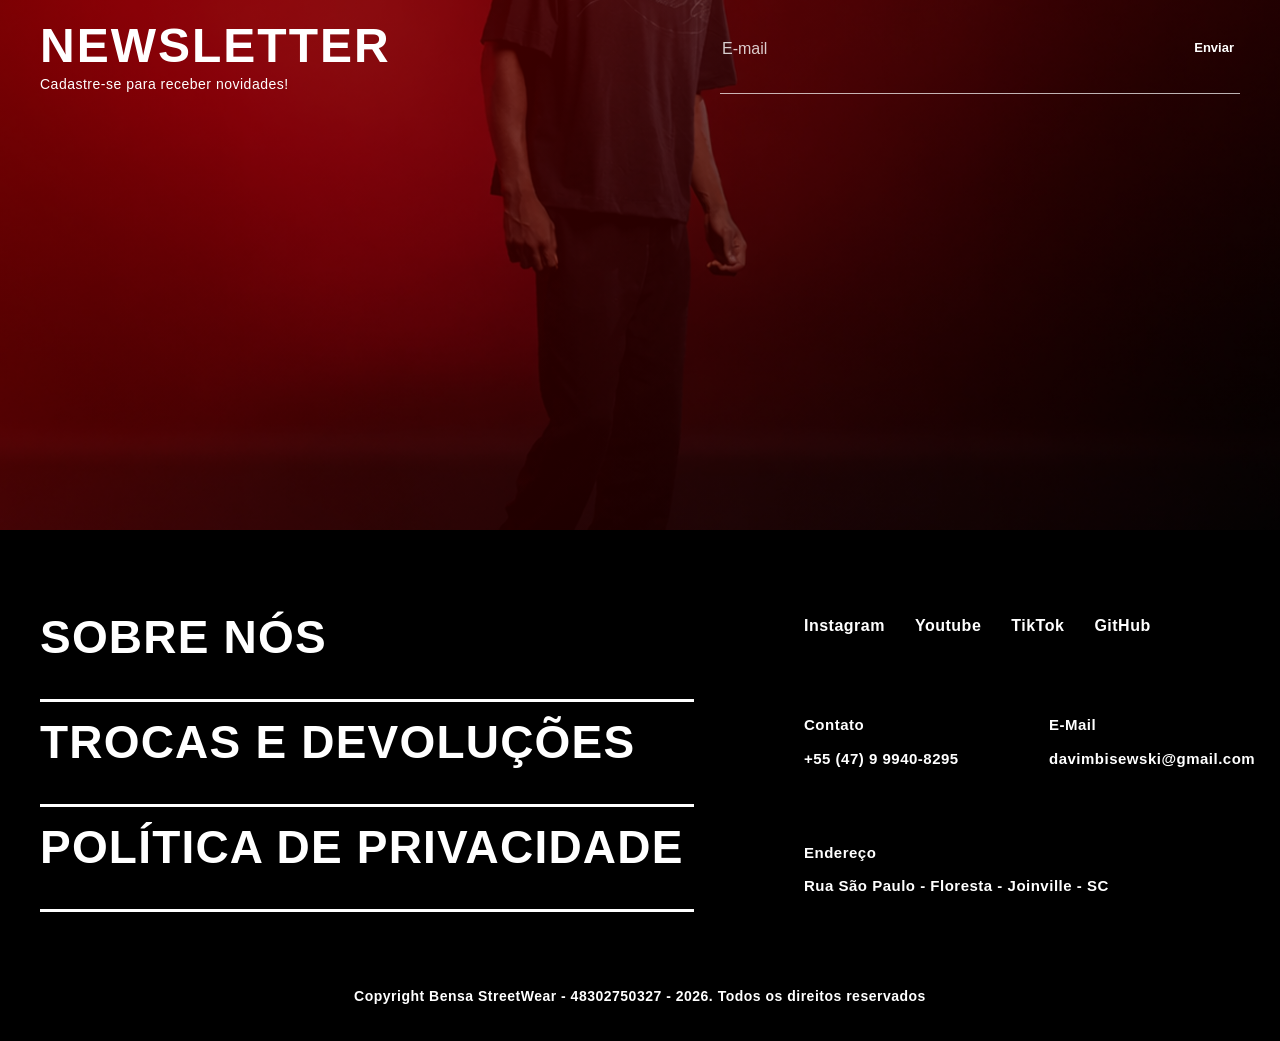
==== commit 3e4d2a86: "feat: adicionar arquivo index.html com estrutura inicial do site" ====
--- a/index.html
+++ b/index.html
@@ -5,14 +5,14 @@
   <meta charset="UTF-8">
   <meta name="viewport" content="width=device-width, initial-scale=1.0">
   <title>Bensa StreetWear</title>
-  <link rel="icon" type="image/svg+xml" href="images/logo-bensa.svg">
-  <link rel="stylesheet" href="css/styles.css">
-  <link rel="stylesheet" href="css/index.css">
-  <link rel="stylesheet" href="components/site-header/site-header.css">
-  <link rel="stylesheet" href="components/site-footer/site-footer.css">
-  <link rel="stylesheet" href="components/cart-overlay/cart-overlay.css">
-  <link rel="stylesheet" href="components/search-overlay/search-overlay.css">
-  <link rel="stylesheet" href="components/product-grid/product-grid.css">
+  <link rel="icon" type="image/svg+xml" href="../images/logo-bensa.svg">
+  <link rel="stylesheet" href="../css/styles.css">
+  <link rel="stylesheet" href="../css/index.css">
+  <link rel="stylesheet" href="../components/site-header/site-header.css">
+  <link rel="stylesheet" href="../components/site-footer/site-footer.css">
+  <link rel="stylesheet" href="../components/cart-overlay/cart-overlay.css">
+  <link rel="stylesheet" href="../components/search-overlay/search-overlay.css">
+  <link rel="stylesheet" href="../components/product-grid/product-grid.css">
 </head>
 
 <body>
@@ -22,7 +22,7 @@
 
   <main>
     <section class="hero-home" aria-label="Destaques Bensa StreetWear">
-      <img src="images/hero-home.png" alt="Tênis, boné e jaqueta vermelhos em destaque">
+      <img src="../images/hero-home.png" alt="Tênis, boné e jaqueta vermelhos em destaque">
       <button class="hero-bag" type="button" data-open-cart aria-label="Abrir carrinho">
         <svg aria-hidden="true" viewBox="0 0 24 24">
           <path d="M6 7h12l1 14H5L6 7ZM9 7a3 3 0 0 1 6 0" />
@@ -31,34 +31,34 @@
     </section>
 
     <section class="brand-strip" aria-label="Marcas">
-      <a href="pages/marca.html?marca=nike" aria-label="Nike">
+      <a href="marca.html?marca=nike" aria-label="Nike">
         <div class="brand-logo-circle">
-          <img class="brand-card-image" src="images/logo-nike.png" alt="Nike">
+          <img class="brand-card-image" src="../images/logo-nike.png" alt="Nike">
         </div>
       </a>
-      <a href="pages/marca.html?marca=adidas" aria-label="Adidas">
+      <a href="marca.html?marca=adidas" aria-label="Adidas">
         <div class="brand-logo-circle">
-          <img class="brand-card-image" src="images/logo-adidas.png" alt="Adidas">
+          <img class="brand-card-image" src="../images/logo-adidas.png" alt="Adidas">
         </div>
       </a>
-      <a href="pages/marca.html?marca=jordan" aria-label="Jordan">
+      <a href="marca.html?marca=jordan" aria-label="Jordan">
         <div class="brand-logo-circle">
-          <img class="brand-card-image" src="images/logo-jordan.png" alt="Jordan">
+          <img class="brand-card-image" src="../images/logo-jordan.png" alt="Jordan">
         </div>
       </a>
-      <a href="pages/marca.html?marca=vans" aria-label="Vans">
+      <a href="marca.html?marca=vans" aria-label="Vans">
         <div class="brand-logo-circle">
-          <img class="brand-card-image" src="images/logo-vans.png" alt="Vans">
+          <img class="brand-card-image" src="../images/logo-vans.png" alt="Vans">
         </div>
       </a>
-      <a href="pages/marca.html?marca=stussy" aria-label="Stussy">
+      <a href="marca.html?marca=stussy" aria-label="Stussy">
         <div class="brand-logo-circle">
-          <img class="brand-card-image" src="images/logo-stussy.png" alt="Stussy">
+          <img class="brand-card-image" src="../images/logo-stussy.png" alt="Stussy">
         </div>
       </a>
-      <a href="pages/marca.html?marca=newbalance" aria-label="New Balance">
+      <a href="marca.html?marca=newbalance" aria-label="New Balance">
         <div class="brand-logo-circle">
-          <img class="brand-card-image" src="images/logo-newbalance.png" alt="New Balance">
+          <img class="brand-card-image" src="../images/logo-newbalance.png" alt="New Balance">
         </div>
       </a>
     </section>
@@ -69,14 +69,14 @@
         Categorias
       </h1>
       <div class="category-grid">
-        <a class="category-card" href="pages/categoria.html?tipo=roupas" aria-label="Ver categoria Roupas">
-          <img src="images/category-roupas.png" alt="">
+        <a class="category-card" href="categoria.html?tipo=roupas" aria-label="Ver categoria Roupas">
+          <img src="../images/category-roupas.png" alt="">
         </a>
-        <a class="category-card" href="pages/categoria.html?tipo=calcados" aria-label="Ver categoria Calçados">
-          <img src="images/category-calcados.png" alt="">
+        <a class="category-card" href="categoria.html?tipo=calcados" aria-label="Ver categoria Calçados">
+          <img src="../images/category-calcados.png" alt="">
         </a>
-        <a class="category-card" href="pages/categoria.html?tipo=acessorios" aria-label="Ver categoria Acessórios">
-          <img src="images/category-acessorios.png" alt="">
+        <a class="category-card" href="categoria.html?tipo=acessorios" aria-label="Ver categoria Acessórios">
+          <img src="../images/category-acessorios.png" alt="">
         </a>
       </div>
     </section>
@@ -93,7 +93,7 @@
       </div>
       <product-grid class="product-grid product-grid-home" data-products="3" data-filterable></product-grid>
       <div class="center-actions">
-        <a class="more-button" href="pages/cadastro.html">
+        <a class="more-button" href="categoria.html?tipo=calcados">
           Ver mais
           <svg aria-hidden="true" viewBox="0 0 24 24">
             <path d="M5 12h14M13 6l6 6-6 6" />
@@ -103,11 +103,11 @@
     </section>
 
     <section class="section-shell promo-grid" aria-label="Coleções em destaque">
-      <a href="pages/categoria.html?tipo=calcados" aria-label="Ver novidades">
-        <img src="images/banner-arrivals.png" alt="New arrivals, shop now">
+      <a href="categoria.html?tipo=calcados" aria-label="Ver novidades">
+        <img src="../images/banner-arrivals.png" alt="New arrivals, shop now">
       </a>
-      <a href="pages/categoria.html?tipo=calcados" aria-label="Comprar calçados">
-        <img src="images/banner-footwear.png" alt="Footwear, shop now">
+      <a href="categoria.html?tipo=calcados" aria-label="Comprar calçados">
+        <img src="../images/banner-footwear.png" alt="Footwear, shop now">
       </a>
     </section>
 
@@ -148,7 +148,7 @@
 
   <site-footer></site-footer>
 
-  <script type="module" src="main.js"></script>
+  <script type="module" src="../main.js"></script>
 
 </body>
 
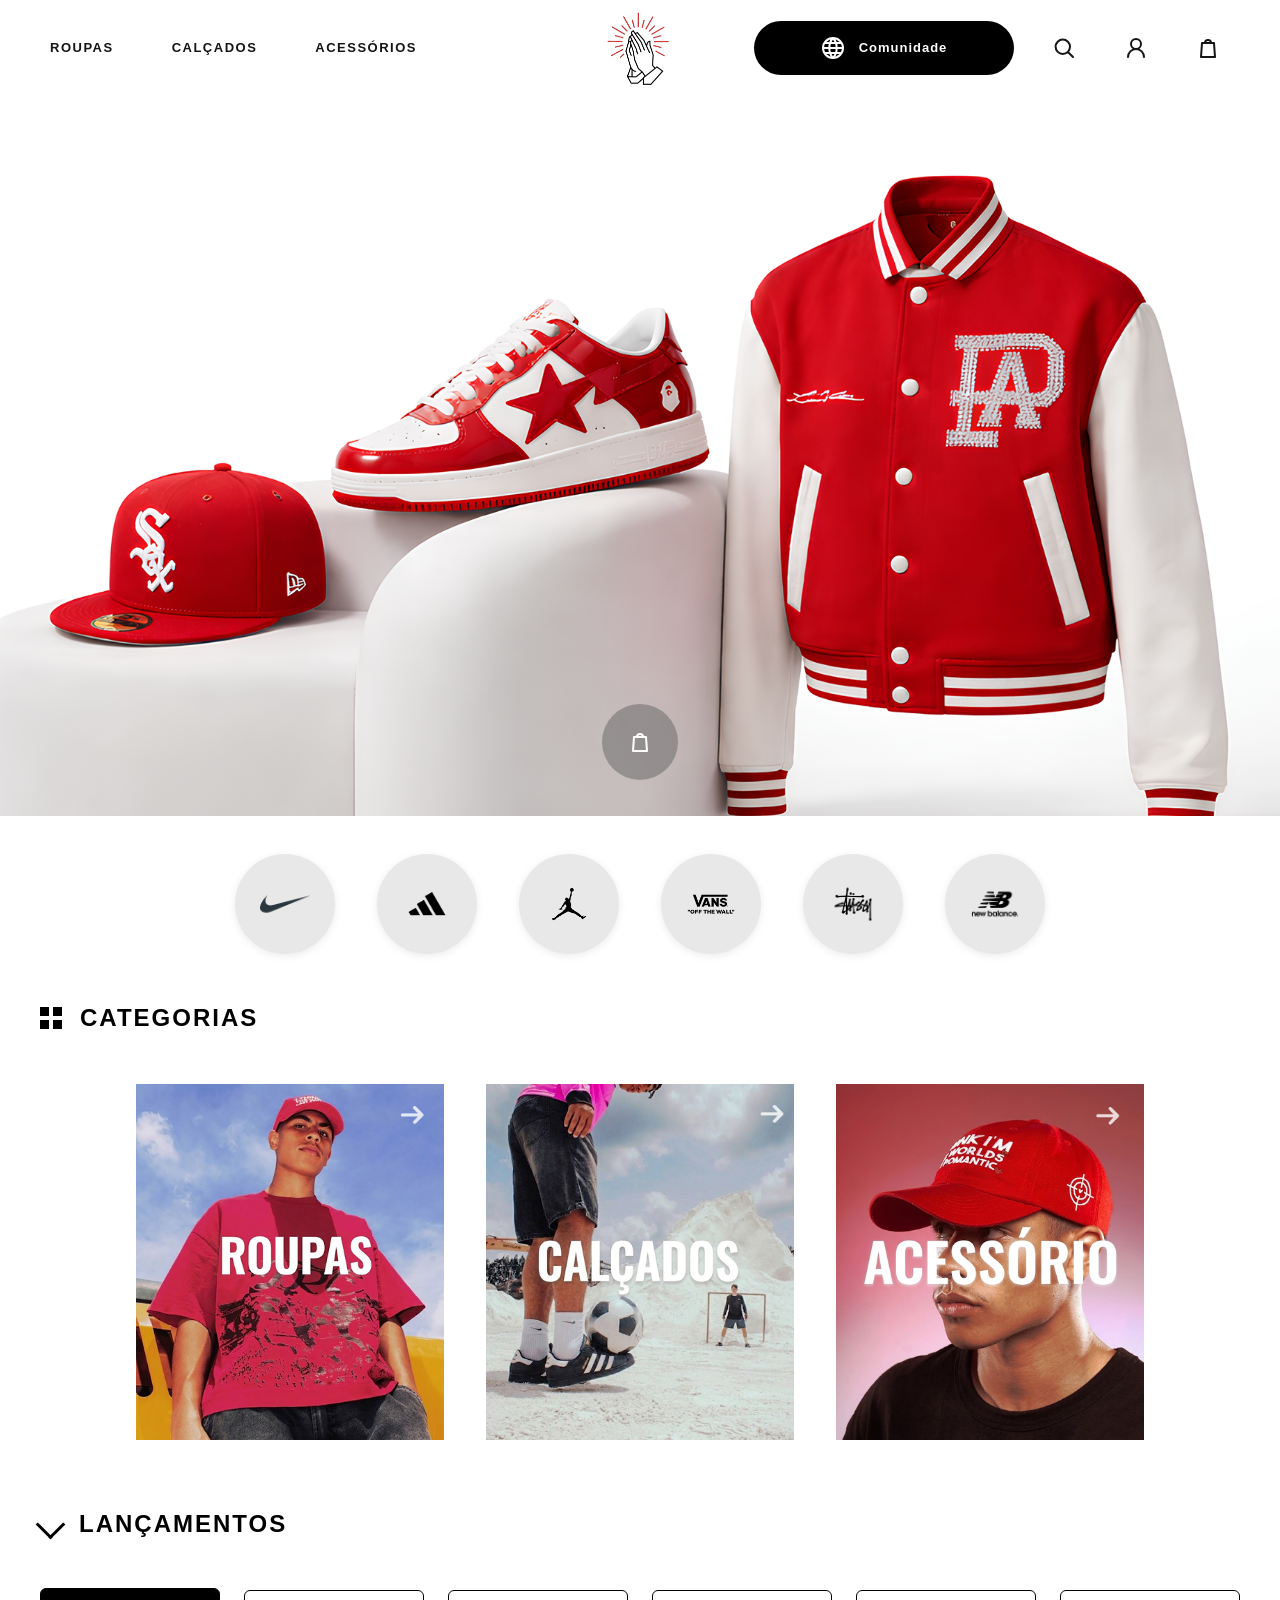
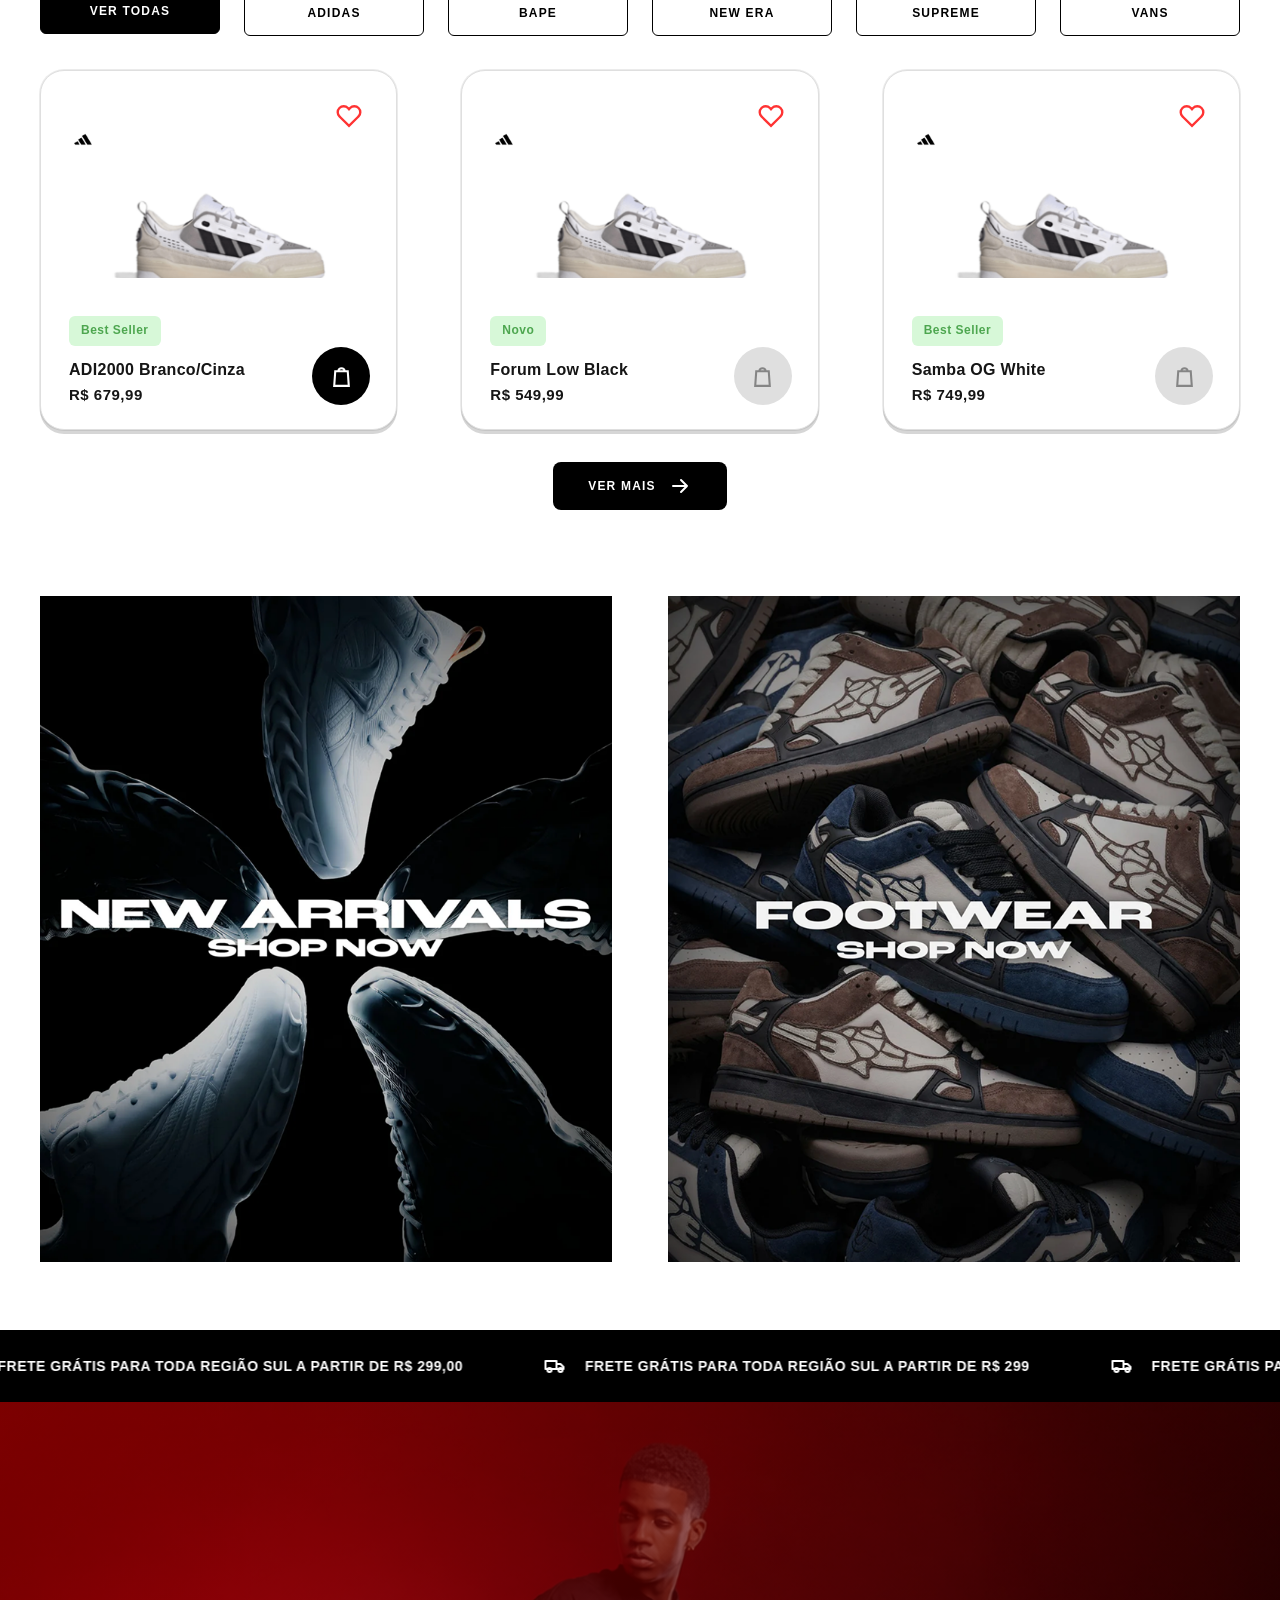
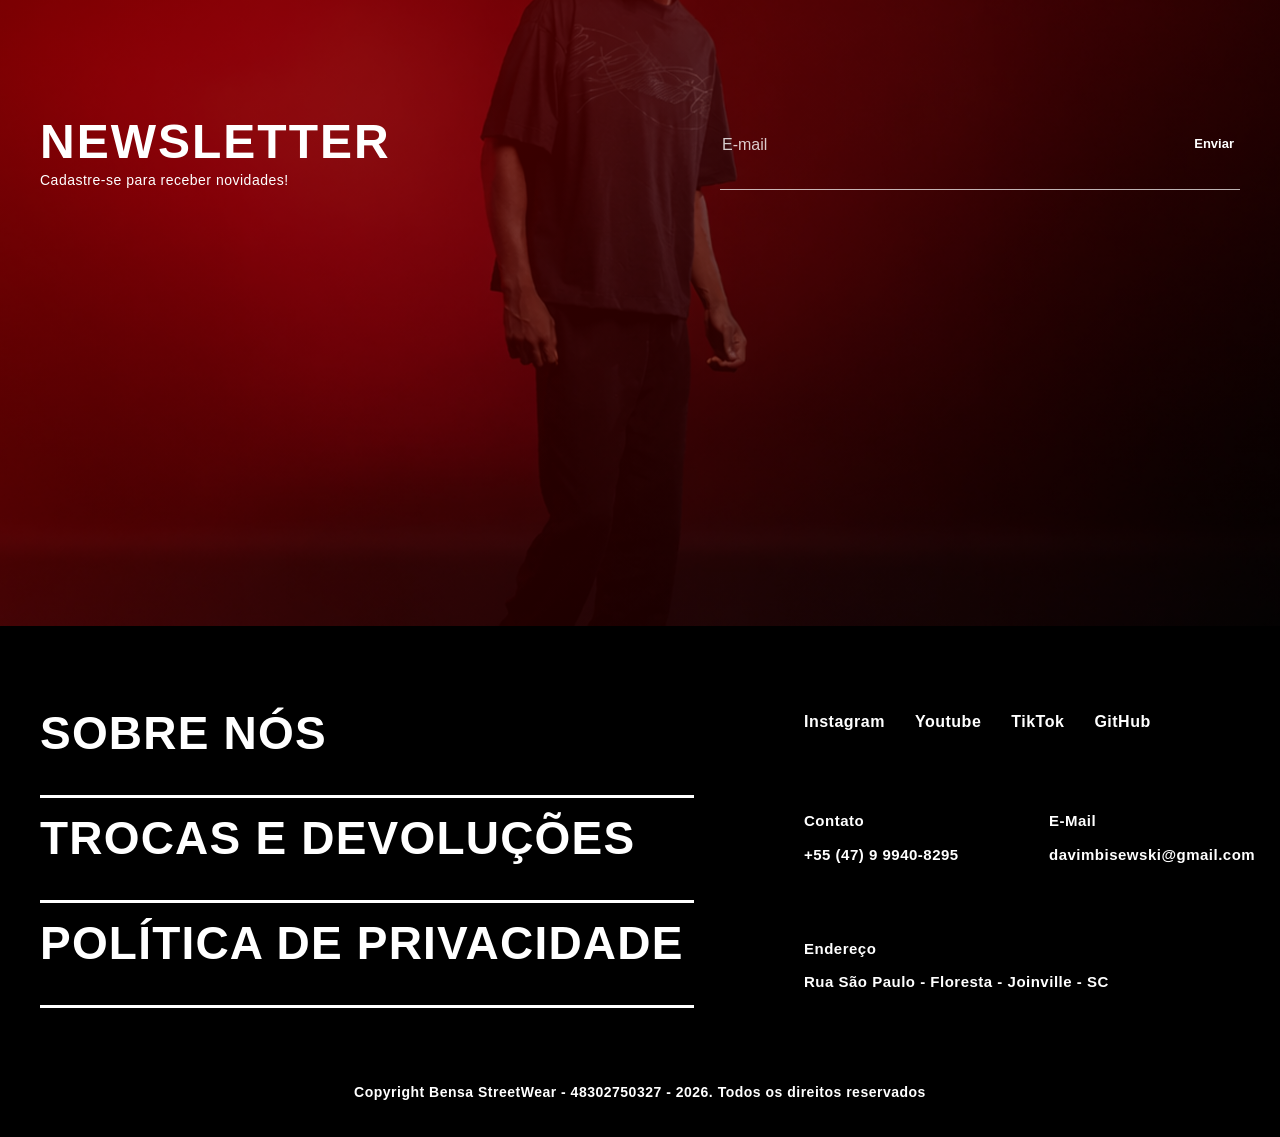
==== commit c96abbf7: "FIX: fixxing layout and directions" ====
--- a/index.html
+++ b/index.html
@@ -31,32 +31,32 @@
     </section>
 
     <section class="brand-strip" aria-label="Marcas">
-      <a href="marca.html?marca=nike" aria-label="Nike">
+      <a href="/pages/marca.html?marca=nike" aria-label="Nike">
         <div class="brand-logo-circle">
           <img class="brand-card-image" src="../images/logo-nike.png" alt="Nike">
         </div>
       </a>
-      <a href="marca.html?marca=adidas" aria-label="Adidas">
+      <a href="/pages/marca.html?marca=adidas" aria-label="Adidas">
         <div class="brand-logo-circle">
           <img class="brand-card-image" src="../images/logo-adidas.png" alt="Adidas">
         </div>
       </a>
-      <a href="marca.html?marca=jordan" aria-label="Jordan">
+      <a href="/pages/marca.html?marca=jordan" aria-label="Jordan">
         <div class="brand-logo-circle">
           <img class="brand-card-image" src="../images/logo-jordan.png" alt="Jordan">
         </div>
       </a>
-      <a href="marca.html?marca=vans" aria-label="Vans">
+      <a href="/pages/marca.html?marca=vans" aria-label="Vans">
         <div class="brand-logo-circle">
           <img class="brand-card-image" src="../images/logo-vans.png" alt="Vans">
         </div>
       </a>
-      <a href="marca.html?marca=stussy" aria-label="Stussy">
+      <a href="/pages/marca.html?marca=stussy" aria-label="Stussy">
         <div class="brand-logo-circle">
           <img class="brand-card-image" src="../images/logo-stussy.png" alt="Stussy">
         </div>
       </a>
-      <a href="marca.html?marca=newbalance" aria-label="New Balance">
+      <a href="/pages/marca.html?marca=newbalance" aria-label="New Balance">
         <div class="brand-logo-circle">
           <img class="brand-card-image" src="../images/logo-newbalance.png" alt="New Balance">
         </div>
@@ -69,13 +69,13 @@
         Categorias
       </h1>
       <div class="category-grid">
-        <a class="category-card" href="categoria.html?tipo=roupas" aria-label="Ver categoria Roupas">
+        <a class="category-card" href="/pages/categoria.html?tipo=roupas" aria-label="Ver categoria Roupas">
           <img src="../images/category-roupas.png" alt="">
         </a>
-        <a class="category-card" href="categoria.html?tipo=calcados" aria-label="Ver categoria Calçados">
+        <a class="category-card" href="/pages/categoria.html?tipo=calcados" aria-label="Ver categoria Calçados">
           <img src="../images/category-calcados.png" alt="">
         </a>
-        <a class="category-card" href="categoria.html?tipo=acessorios" aria-label="Ver categoria Acessórios">
+        <a class="category-card" href="/pages/categoria.html?tipo=acessorios" aria-label="Ver categoria Acessórios">
           <img src="../images/category-acessorios.png" alt="">
         </a>
       </div>
@@ -93,7 +93,7 @@
       </div>
       <product-grid class="product-grid product-grid-home" data-products="3" data-filterable></product-grid>
       <div class="center-actions">
-        <a class="more-button" href="categoria.html?tipo=calcados">
+        <a class="more-button" href="/pages/categoria.html?tipo=calcados">
           Ver mais
           <svg aria-hidden="true" viewBox="0 0 24 24">
             <path d="M5 12h14M13 6l6 6-6 6" />
@@ -103,10 +103,10 @@
     </section>
 
     <section class="section-shell promo-grid" aria-label="Coleções em destaque">
-      <a href="categoria.html?tipo=calcados" aria-label="Ver novidades">
+      <a href="/pages/categoria.html?tipo=calcados" aria-label="Ver novidades">
         <img src="../images/banner-arrivals.png" alt="New arrivals, shop now">
       </a>
-      <a href="categoria.html?tipo=calcados" aria-label="Comprar calçados">
+      <a href="/pages/categoria.html?tipo=calcados" aria-label="Comprar calçados">
         <img src="../images/banner-footwear.png" alt="Footwear, shop now">
       </a>
     </section>
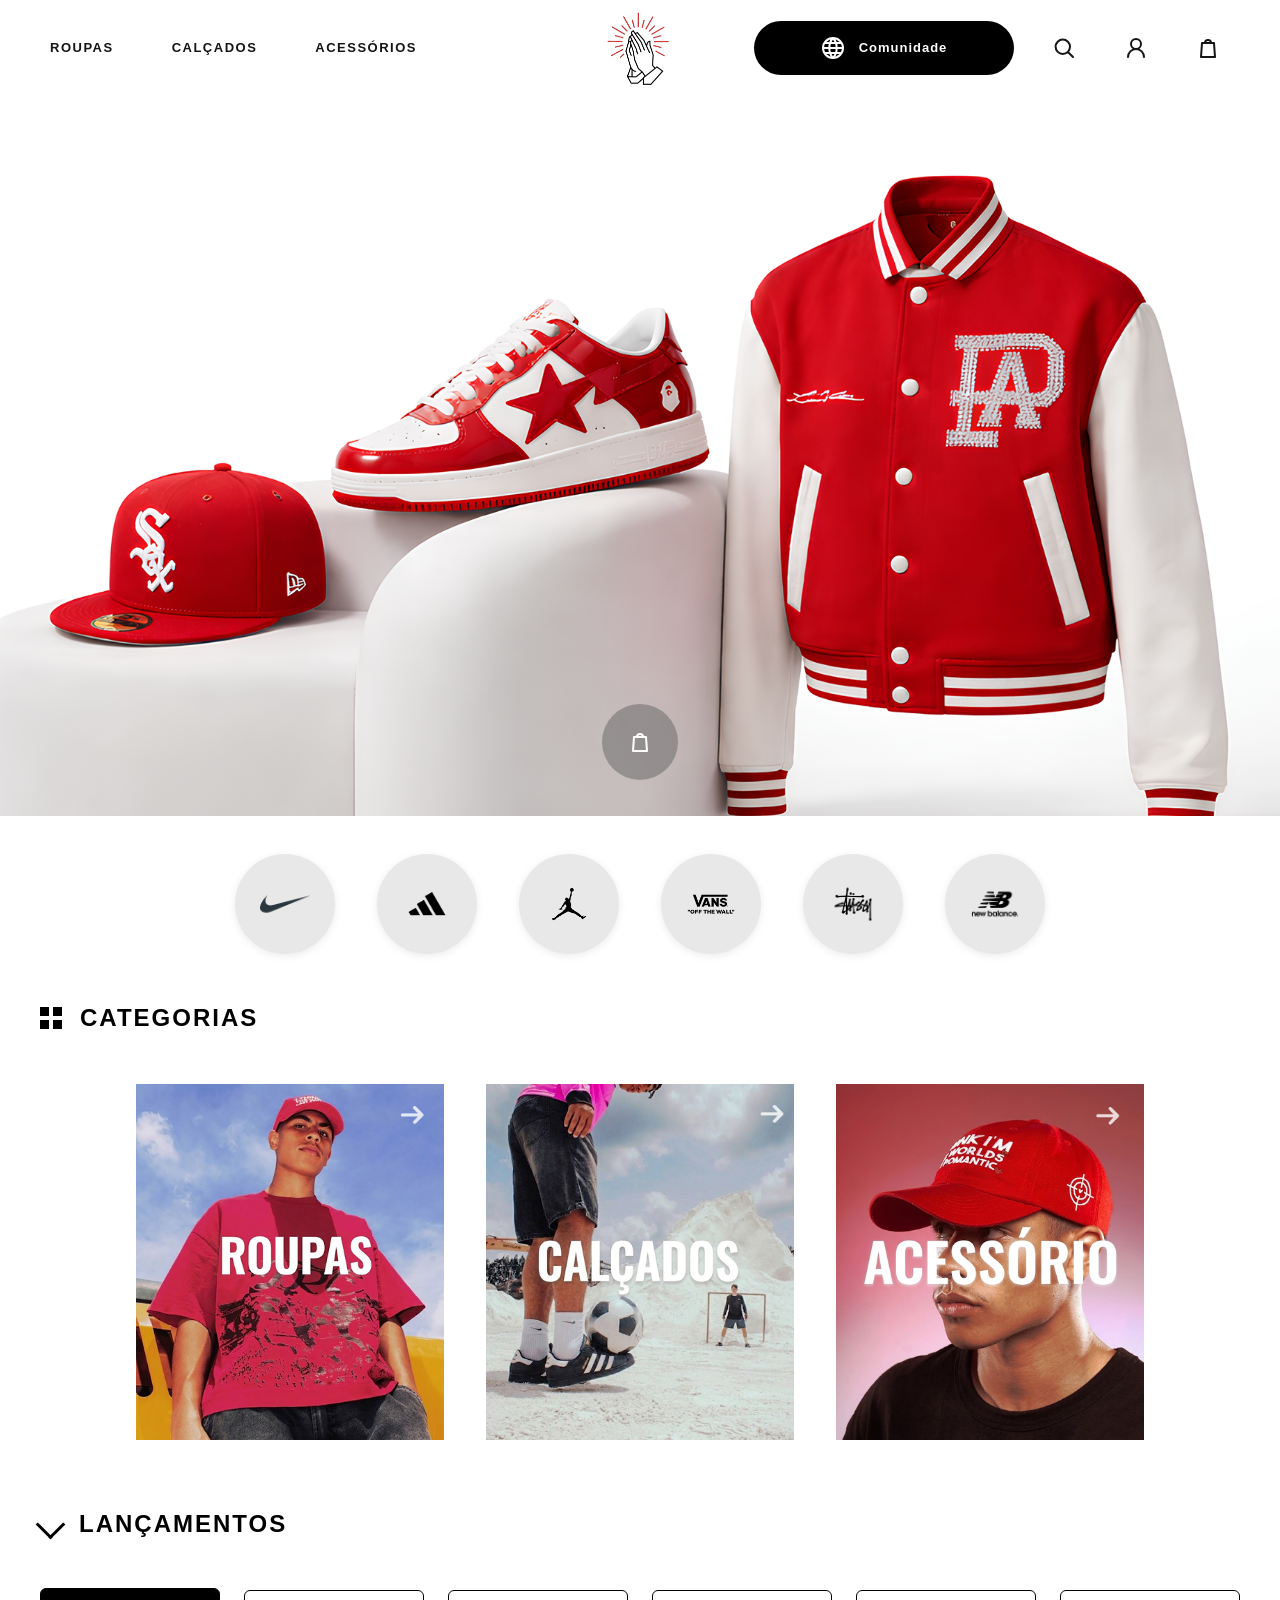
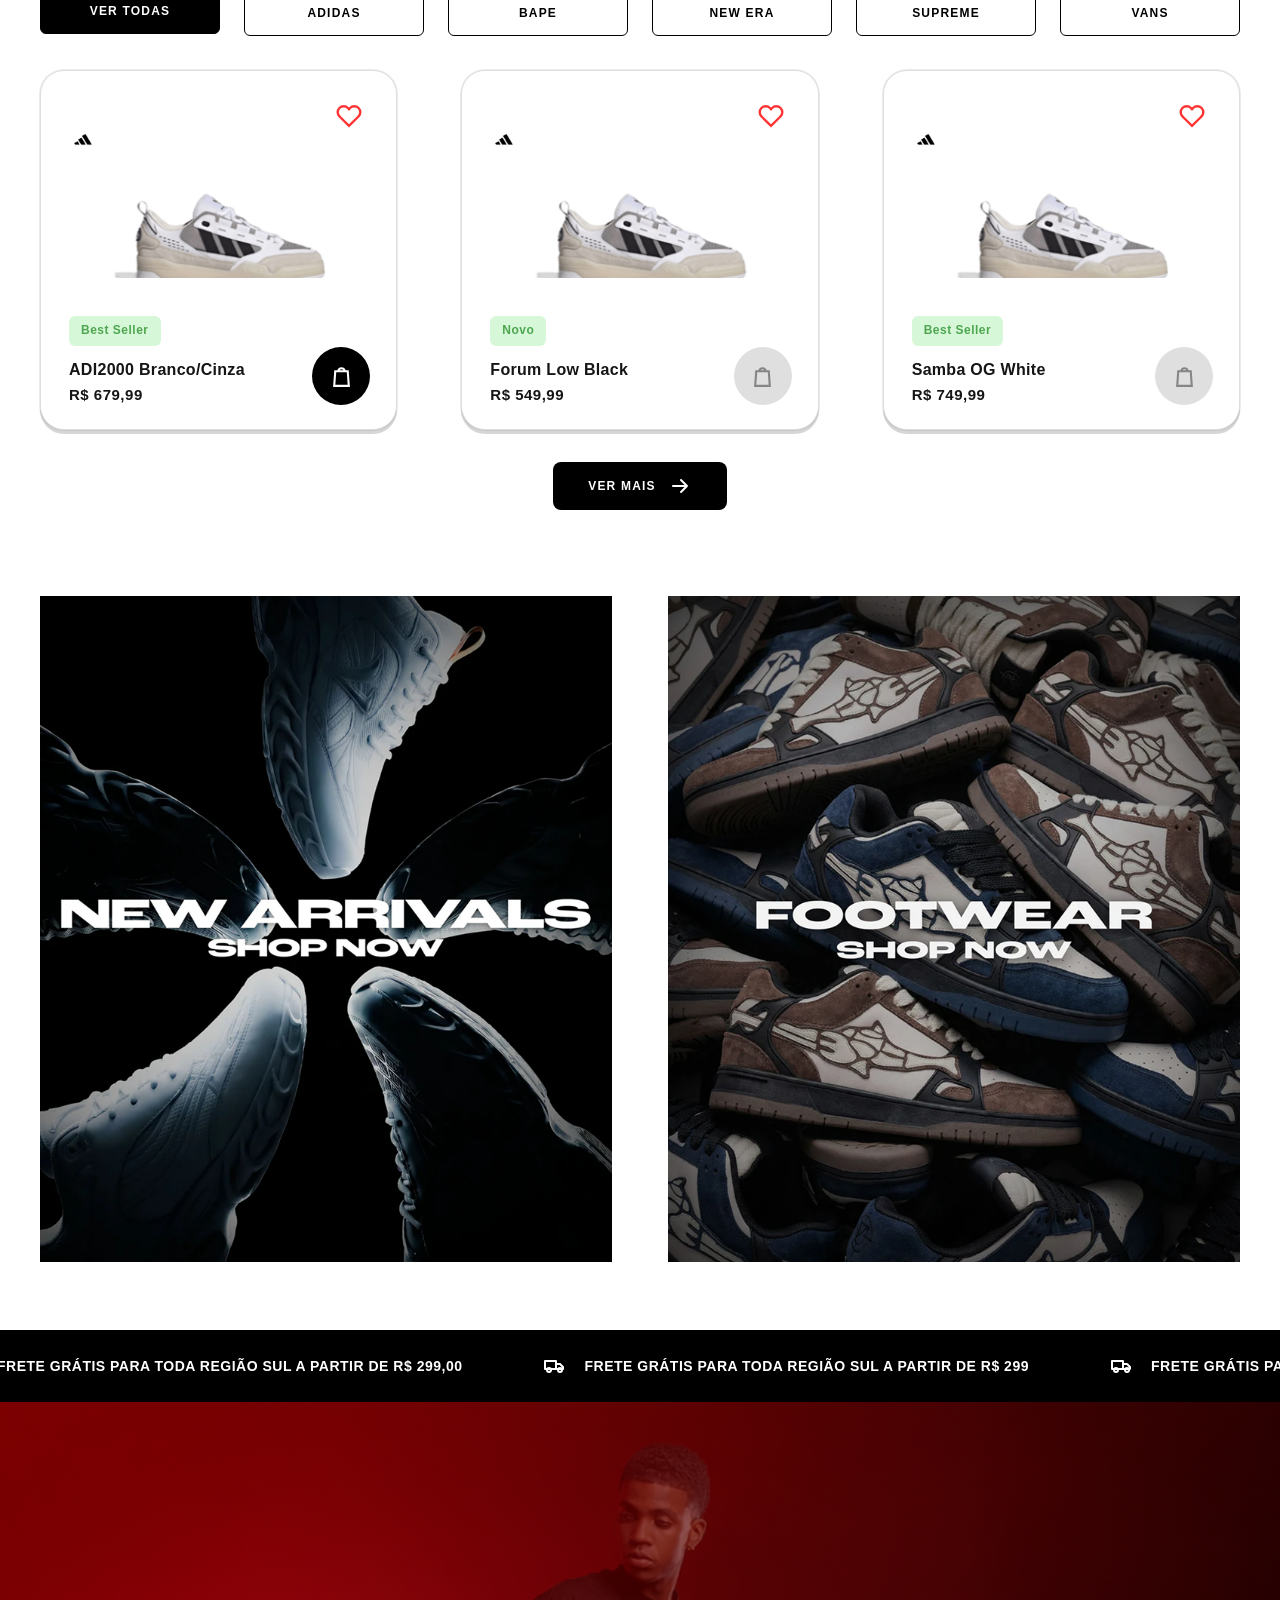
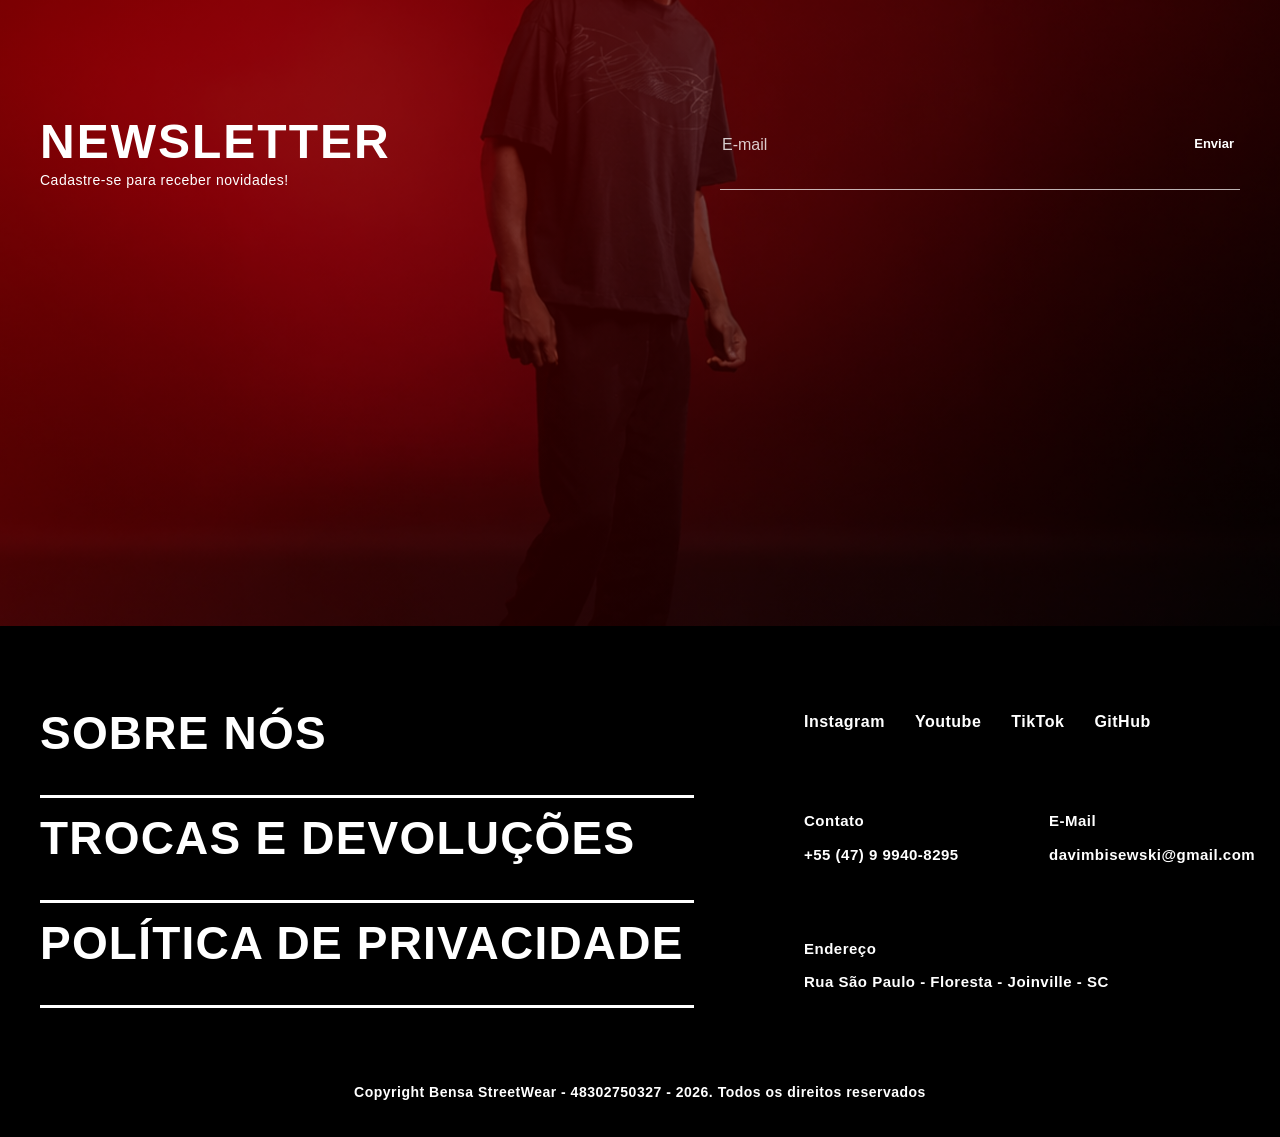
==== commit 2f521953: "fix: ajuste de path de imagens, rotas e direcionamentos #29" ====
--- a/index.html
+++ b/index.html
@@ -5,14 +5,14 @@
   <meta charset="UTF-8">
   <meta name="viewport" content="width=device-width, initial-scale=1.0">
   <title>Bensa StreetWear</title>
-  <link rel="icon" type="image/svg+xml" href="../images/logo-bensa.svg">
-  <link rel="stylesheet" href="../css/styles.css">
-  <link rel="stylesheet" href="../css/index.css">
-  <link rel="stylesheet" href="../components/site-header/site-header.css">
-  <link rel="stylesheet" href="../components/site-footer/site-footer.css">
-  <link rel="stylesheet" href="../components/cart-overlay/cart-overlay.css">
-  <link rel="stylesheet" href="../components/search-overlay/search-overlay.css">
-  <link rel="stylesheet" href="../components/product-grid/product-grid.css">
+  <link rel="icon" type="image/svg+xml" href="images/logo-bensa.svg">
+  <link rel="stylesheet" href="css/styles.css">
+  <link rel="stylesheet" href="css/index.css">
+  <link rel="stylesheet" href="components/site-header/site-header.css">
+  <link rel="stylesheet" href="components/site-footer/site-footer.css">
+  <link rel="stylesheet" href="components/cart-overlay/cart-overlay.css">
+  <link rel="stylesheet" href="components/search-overlay/search-overlay.css">
+  <link rel="stylesheet" href="components/product-grid/product-grid.css">
 </head>
 
 <body>
@@ -22,7 +22,7 @@
 
   <main>
     <section class="hero-home" aria-label="Destaques Bensa StreetWear">
-      <img src="../images/hero-home.png" alt="Tênis, boné e jaqueta vermelhos em destaque">
+      <img src="images/hero-home.png" alt="Tênis, boné e jaqueta vermelhos em destaque">
       <button class="hero-bag" type="button" data-open-cart aria-label="Abrir carrinho">
         <svg aria-hidden="true" viewBox="0 0 24 24">
           <path d="M6 7h12l1 14H5L6 7ZM9 7a3 3 0 0 1 6 0" />
@@ -31,34 +31,34 @@
     </section>
 
     <section class="brand-strip" aria-label="Marcas">
-      <a href="/pages/marca.html?marca=nike" aria-label="Nike">
+      <a href="pages/marca.html?marca=nike" aria-label="Nike">
         <div class="brand-logo-circle">
-          <img class="brand-card-image" src="../images/logo-nike.png" alt="Nike">
+          <img class="brand-card-image" src="images/logo-nike.png" alt="Nike">
         </div>
       </a>
-      <a href="/pages/marca.html?marca=adidas" aria-label="Adidas">
+      <a href="pages/marca.html?marca=adidas" aria-label="Adidas">
         <div class="brand-logo-circle">
-          <img class="brand-card-image" src="../images/logo-adidas.png" alt="Adidas">
+          <img class="brand-card-image" src="images/logo-adidas.png" alt="Adidas">
         </div>
       </a>
-      <a href="/pages/marca.html?marca=jordan" aria-label="Jordan">
+      <a href="pages/marca.html?marca=jordan" aria-label="Jordan">
         <div class="brand-logo-circle">
-          <img class="brand-card-image" src="../images/logo-jordan.png" alt="Jordan">
+          <img class="brand-card-image" src="images/logo-jordan.png" alt="Jordan">
         </div>
       </a>
-      <a href="/pages/marca.html?marca=vans" aria-label="Vans">
+      <a href="pages/marca.html?marca=vans" aria-label="Vans">
         <div class="brand-logo-circle">
-          <img class="brand-card-image" src="../images/logo-vans.png" alt="Vans">
+          <img class="brand-card-image" src="images/logo-vans.png" alt="Vans">
         </div>
       </a>
-      <a href="/pages/marca.html?marca=stussy" aria-label="Stussy">
+      <a href="pages/marca.html?marca=stussy" aria-label="Stussy">
         <div class="brand-logo-circle">
-          <img class="brand-card-image" src="../images/logo-stussy.png" alt="Stussy">
+          <img class="brand-card-image" src="images/logo-stussy.png" alt="Stussy">
         </div>
       </a>
-      <a href="/pages/marca.html?marca=newbalance" aria-label="New Balance">
+      <a href="pages/marca.html?marca=newbalance" aria-label="New Balance">
         <div class="brand-logo-circle">
-          <img class="brand-card-image" src="../images/logo-newbalance.png" alt="New Balance">
+          <img class="brand-card-image" src="images/logo-newbalance.png" alt="New Balance">
         </div>
       </a>
     </section>
@@ -69,14 +69,14 @@
         Categorias
       </h1>
       <div class="category-grid">
-        <a class="category-card" href="/pages/categoria.html?tipo=roupas" aria-label="Ver categoria Roupas">
-          <img src="../images/category-roupas.png" alt="">
+        <a class="category-card" href="pages/categoria.html?tipo=roupas" aria-label="Ver categoria Roupas">
+          <img src="images/category-roupas.png" alt="">
         </a>
-        <a class="category-card" href="/pages/categoria.html?tipo=calcados" aria-label="Ver categoria Calçados">
-          <img src="../images/category-calcados.png" alt="">
+        <a class="category-card" href="pages/categoria.html?tipo=calcados" aria-label="Ver categoria Calçados">
+          <img src="images/category-calcados.png" alt="">
         </a>
-        <a class="category-card" href="/pages/categoria.html?tipo=acessorios" aria-label="Ver categoria Acessórios">
-          <img src="../images/category-acessorios.png" alt="">
+        <a class="category-card" href="pages/categoria.html?tipo=acessorios" aria-label="Ver categoria Acessórios">
+          <img src="images/category-acessorios.png" alt="">
         </a>
       </div>
     </section>
@@ -93,7 +93,7 @@
       </div>
       <product-grid class="product-grid product-grid-home" data-products="3" data-filterable></product-grid>
       <div class="center-actions">
-        <a class="more-button" href="/pages/categoria.html?tipo=calcados">
+        <a class="more-button" href="pages/categoria.html?tipo=calcados">
           Ver mais
           <svg aria-hidden="true" viewBox="0 0 24 24">
             <path d="M5 12h14M13 6l6 6-6 6" />
@@ -103,11 +103,11 @@
     </section>
 
     <section class="section-shell promo-grid" aria-label="Coleções em destaque">
-      <a href="/pages/categoria.html?tipo=calcados" aria-label="Ver novidades">
-        <img src="../images/banner-arrivals.png" alt="New arrivals, shop now">
+      <a href="pages/categoria.html?tipo=calcados" aria-label="Ver novidades">
+        <img src="images/banner-arrivals.png" alt="New arrivals, shop now">
       </a>
-      <a href="/pages/categoria.html?tipo=calcados" aria-label="Comprar calçados">
-        <img src="../images/banner-footwear.png" alt="Footwear, shop now">
+      <a href="pages/categoria.html?tipo=calcados" aria-label="Comprar calçados">
+        <img src="images/banner-footwear.png" alt="Footwear, shop now">
       </a>
     </section>
 
@@ -148,7 +148,7 @@
 
   <site-footer></site-footer>
 
-  <script type="module" src="../main.js"></script>
+  <script type="module" src="main.js"></script>
 
 </body>
 
